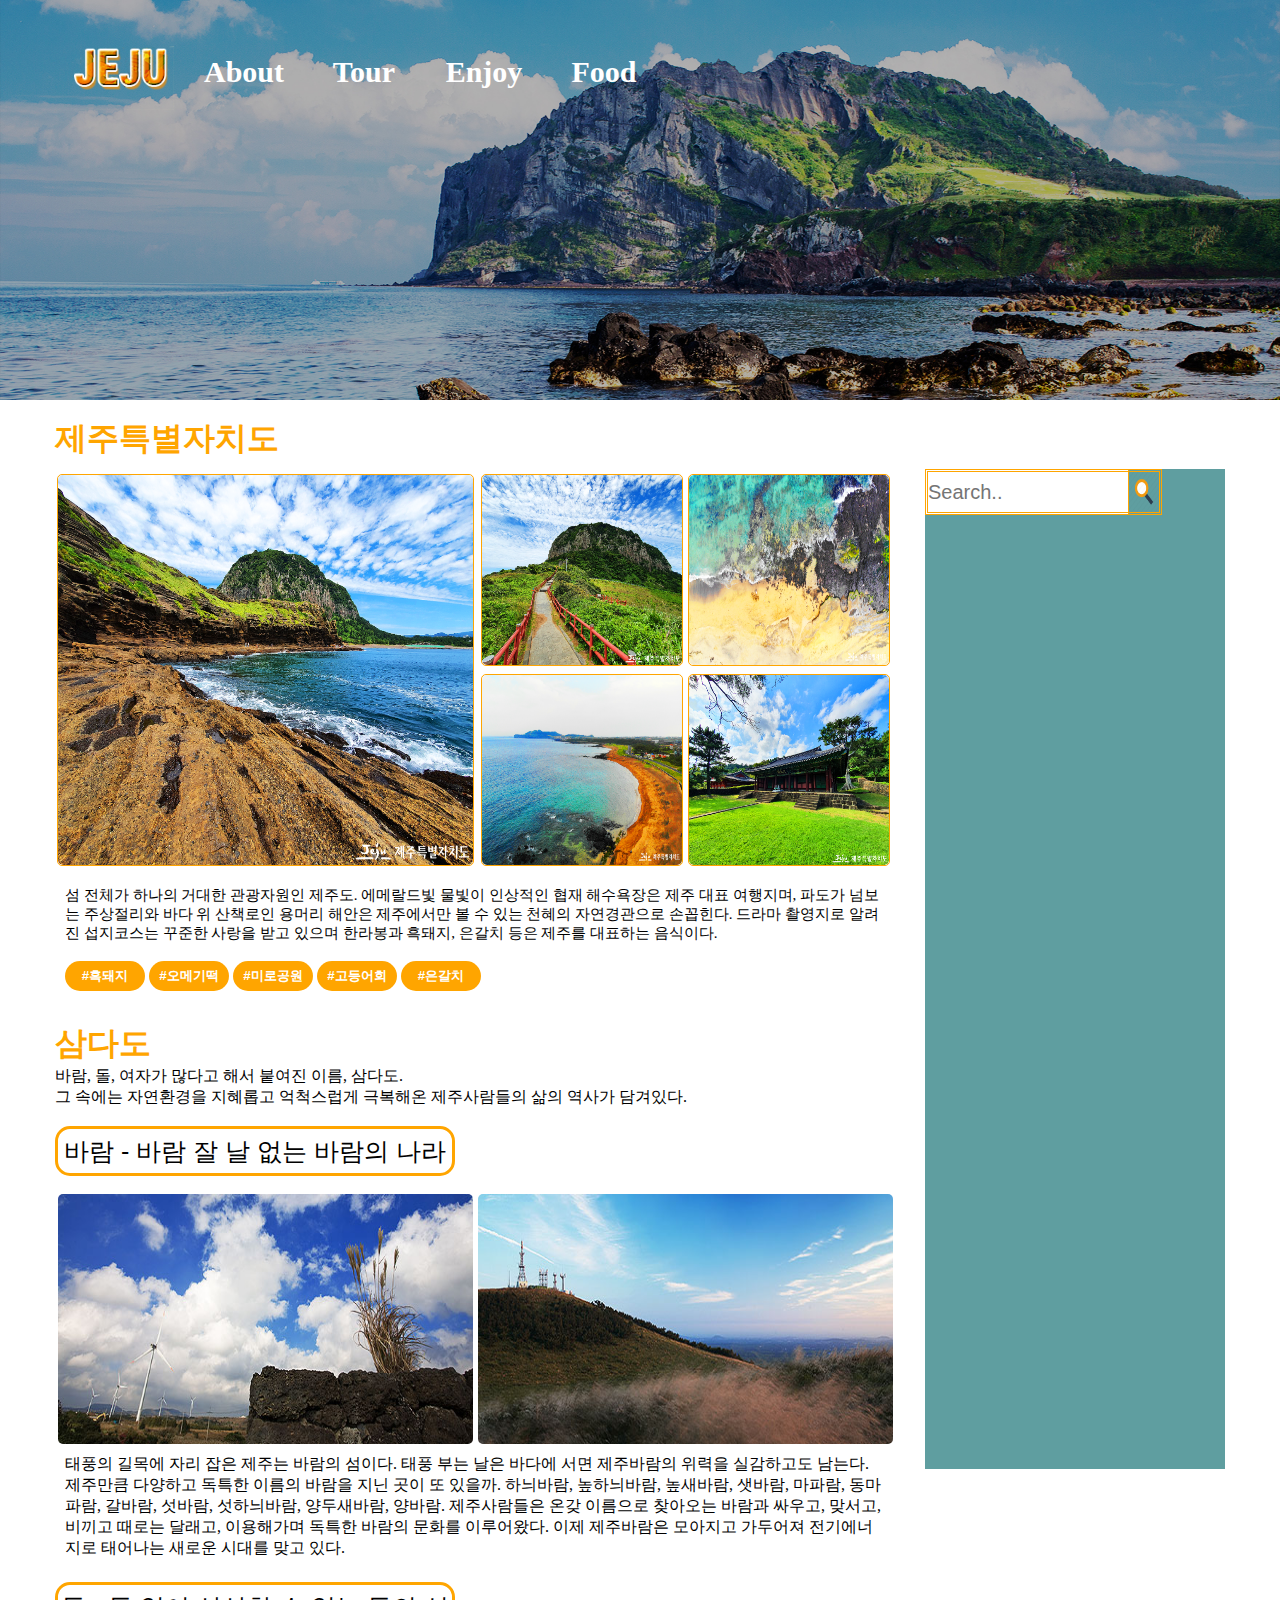
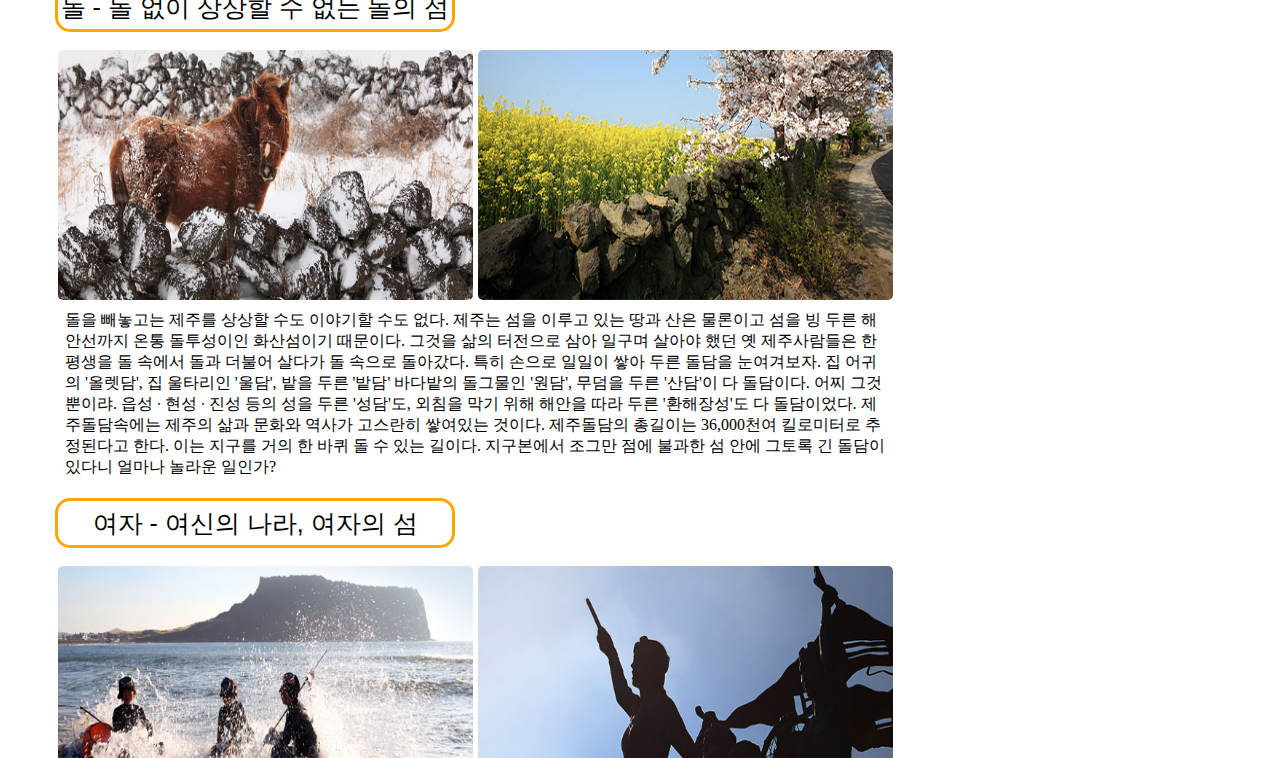
==== sub.html @ a0faaeca "업데이트" ====
<!DOCTYPE html>
<html lang="en">
<head>
	<meta charset="UTF-8">
	<meta http-equiv="X-UA-Compatible" content="IE=edge">
	<meta name="viewport" content="width=device-width, initial-scale=1.0">
	<title>Document</title>
	<link rel="stylesheet" href="css/common.css">
	<link rel="stylesheet" href="css/sub.css">

	<script src="https://ajax.googleapis.com/ajax/libs/jquery/3.6.0/jquery.min.js" ></script>
  <script src="js/slidetoggle.js"></script>
  <script src="js/sub_toggle1-1.js"></script>
  <script src="js/sub_toggle1-2.js"></script>
  <script src="js/sub_toggle1-3.js"></script>

</head>
<body>
	<div id="wrap">
	<header>
        <div id="logo_menu">
            <div id="logo_div">
          <img src="img/logo.png" alt="logo" id="logo">
          </div>
          <div id="menu_div">
          <img src="img/menu.png" alt="menu" id="menu">
        </div>
          </div>
        <div id="sub_header"><img src="img/sub_header.jpg" alt="img" id="sub_headerimg"></div>
        <div id="headerul">
          <ul>
              <li id="logo_main"><a href="index.html"><img src="img/logo.png" alt="logo" id="logo_main"></a></li>
              <li><a href="#sectionone">About</a></li>
              <li><a href="#sectiontwo">Tour</a></li>
              <li><a href="#sectionthree">Enjoy</a></li>
              <li><a href="#sectionfour">Food</a></li>
          </ul>
         </div>
          
    </header>

    <div id="sub_start">
   <div id="section_left">
	
	 <div id="left_one">
         <div id="title_one">
              <h1>제주특별자치도</h1>
		 </div>
		 <div id="imgbox_one">
          <div id="one_overflowhidden1"><img src="img/sub_imgbox1-1.png" alt="img" id="half_width"></div>
		   <div id="imgbox_1-2">
		   <div id="one_overflowhidden2"><img src="img/sub_imgbox1-2.png" alt="img"></div>
		   <div id="one_overflowhidden2"><img src="img/sub_imgbox1-3.png" alt="img"></div>
		   <div id="one_overflowhidden2"><img src="img/sub_imgbox1-4.png" alt="img"></div>
		   <div id="one_overflowhidden2"><img src="img/sub_imgbox1-5.png" alt="img"></div>
		</div>
		 </div>
     <div id="text_one">
        <span>
          섬 전체가 하나의 거대한 관광자원인 제주도. 에메랄드빛 물빛이 인상적인 협재 해수욕장은 제주 대표 여행지며, 파도가 넘보는 주상절리와 바다 위 산책로인 용머리 해안은 제주에서만 볼 수 있는 천혜의 자연경관으로 손꼽힌다. 드라마 촬영지로 알려진 섭지코스는 꾸준한 사랑을 받고 있으며 한라봉과 흑돼지, 은갈치 등은 제주를 대표하는 음식이다.
        </span><br><br>
        <button type="button">#흑돼지</button>
        <button type="button">#오메기떡</button>
        <button type="button">#미로공원</button>
        <button type="button">#고등어회</button>
        <button type="button">#은갈치</button>
     </div>
	 </div><br>

   <div id="left_two">
    <div id="title_two">
      <h1>삼다도</h1>
      <span>바람, 돌, 여자가 많다고 해서 붙여진 이름, 삼다도.<br>
        그 속에는 자연환경을 지혜롭고 억척스럽게 극복해온 제주사람들의 삶의 역사가 담겨있다.</span>
    </div><br>
    <div id="toggle_box">
      <div id="toggle_one">
        <button type="button" id="toggle_btn1">바람 - 바람 잘 날 없는 바람의 나라</button><br>
        <div id="toggle_box1">
          <div id="toggle_imgbox1">
            <img src="img/sub_imgbox2-1.jpg" alt="img">
            <img src="img/sub_imgbox2-2.jpg" alt="img">
          </div>
          <div id="toggle_textbox1"><span>태풍의 길목에 자리 잡은 제주는 바람의 섬이다. 태풍 부는 날은 바다에 서면 제주바람의 위력을 실감하고도 남는다. 제주만큼 다양하고 독특한 이름의 바람을 지닌 곳이 또 있을까.
            하늬바람, 높하늬바람, 높새바람, 샛바람, 마파람, 동마파람, 갈바람, 섯바람, 섯하늬바람, 양두새바람, 양바람. 제주사람들은 온갖 이름으로 찾아오는 바람과 싸우고, 맞서고, 비끼고 때로는 달래고, 이용해가며 독특한 바람의 문화를 이루어왔다. 이제 제주바람은 모아지고 가두어져 전기에너지로 태어나는 새로운 시대를 맞고 있다.</span></div><br>
        </div>
      </div>

      <div id="toggle_two">
        <button type="button" id="toggle_btn2">돌 - 돌 없이 상상할 수 없는 돌의 섬</button><br>
        <div id="toggle_box2">
          <div id="toggle_imgbox2">
            <img src="img/sub_imgbox2-3.jpg" alt="img">
            <img src="img/sub_imgbox2-4.jpg" alt="img">
          </div>
          <div id="toggle_textbox2"><span>돌을 빼놓고는 제주를 상상할 수도 이야기할 수도 없다. 제주는 섬을 이루고 있는 땅과 산은 물론이고 섬을 빙 두른 해안선까지 온통 돌투성이인 화산섬이기 때문이다.
            그것을 삶의 터전으로 삼아 일구며 살아야 했던 옛 제주사람들은 한 평생을 돌 속에서 돌과 더불어 살다가 돌 속으로 돌아갔다. 특히 손으로 일일이 쌓아 두른 돌담을 눈여겨보자.
            집 어귀의 '올렛담', 집 울타리인 '울담', 밭을 두른 '밭담' 바다밭의 돌그물인 '원담', 무덤을 두른 '산담'이 다 돌담이다. 어찌 그것뿐이랴. 읍성 ∙ 현성 ∙ 진성 등의 성을 두른 '성담'도, 외침을 막기 위해 해안을 따라 두른 '환해장성'도 다 돌담이었다. 제주돌담속에는 제주의 삶과 문화와 역사가 고스란히 쌓여있는 것이다. 제주돌담의 총길이는 36,000천여 킬로미터로 추정된다고 한다. 이는 지구를 거의 한 바퀴 돌 수 있는 길이다. 지구본에서 조그만 점에 불과한 섬 안에 그토록 긴 돌담이 있다니 얼마나 놀라운 일인가?</span></div><br>
        </div>
      </div>
      
      <div id="toggle_three">
        <button type="button" id="toggle_btn3">여자 - 여신의 나라, 여자의 섬</button><br>
        <div id="toggle_box3">
          <div id="toggle_imgbox3">
            <img src="img/sub_imgbox2-5.jpg" alt="img">
            <img src="img/sub_imgbox2-6.jpg" alt="img">
          </div>
          <div id="toggle_textbox3"><span>제주섬은 여신의 나라다. 창조의 신 설문대, 생명의 신 삼승, 바람의 신 영등, 농경의 신 자청비, 운명의 신 가믄장아기 등 제주섬의 중요한 신들은 물론 마을을 관장하는 당신, 집안을 다스리는 가신들도 거의 여신들이다. 제주는 여신의 나라인 것이다. 제주섬에는 왜 여신이 많은 것일까? 인류사의 기원이 담긴 초기신화의 원형이 남아있기 때문이고, 척박한 환경과 거친 역사속에서도 주체적으로 꿋꿋하게 삶을 이끌어온 제주여성들의 능동적인 기질과 무관하지 않다. 바다에 나가 물질을 하는 사람도, 밭에 나가 김을 매는 사람도, 장터에 나가 장사하는 사람도, 땔감을 구하고 물을 길어 나르는 사람도 여성들어었으니 어찌 '여다의 섬'으로 비쳐지지 않을 것인가. 여다의 섬, 그 이름은 여성들이 중심되어 이어온 제주 섬의 오랜 역사를 반영하고 있는 것이다.</span></div>
        </div>
      </div>
    </div>

   </div><br>



   <div id="left_three">
    <div id="title_three">
      <h1>유네스코</h1>
    </div>

    <div id="three_box">
      <div id="three_imgbox">
      <div><img src="img/sub_imgbox3-1.jpg" alt="img"></div>
      <div><img src="img/sub_imgbox3-2.jpg" alt="img"></div>
      <div><img src="img/sub_imgbox3-3.jpg" alt="img"></div>
      </div>
      <div id="three_textbox">
        <span>제주는 <b>2002년 생물권보전지역</b>, <b>2007년 세계자연유산</b>, <b>2010년 세계지질공원 인증</b>으로 유네스코가 지정하는 자연과학분야 3개 분야를 동시에 달성한 지역이다. 또한 제주는 세계적 자연경관의 모든 테마(섬, 화산, 폭포, 해변, 국립공원, 동굴, 숲)를 모두 갖추고 있다.</span>
      </div> 
    </div>

   </div>

   <div id="left_four">
     <div id="title_four">
      <h1>영상속 제주</h1>
     </div>
     <div id="video_box">
     <video src="video/sub.mp4" controls ></video>
    </div>
   </div>

     </div>
     
   <div id="section_right">

    <div id="right_one">
      <input type="text" placeholder="Search..">
     <span id="search_box"><img src="img/1.png" alt="img" id="search"></span>
    </div>


   </div>

    </div>




	<footer>
        <div id="realfooter">
        <span>(63122) 제주특별자치도 제주시 문연로 6(연동) 대표전화:064-120</span>
        <div id="footerul">
            <ul id="a">
                <li><a href="#headerul">Home</a></li>
                <li><a href="#sectionone">About</a></li>
                <li><a href="#sectiontwo">Tour</a></li>
                <li><a href="#sectionthree">Enjoy</a></li>
                <li><a href="#sectionfour">Food</a></li>
            </ul>
            <a href="#logo_menu" id="footer_logo"><img src="img/logo.png" alt="logo"></a>
          </div>
        </div>
    </footer>
</div>
</body>
</html>
---- css/common.css ----
@charset "UTF-8";

*{margin: 0 auto; padding: 0; }
ul,li,a{list-style: none; text-decoration: none;}
#wrap{width: 100%; height: auto;}

@media (max-width:599px) {
       header{width: 100%; height: auto;  }
       header video{width: 100%; height: 100%; display: inline-block;}
       
       #headerul{position: absolute;left: 0%; top: 0%; display: none; padding-top: 75px;}
       #headerul ul{display: flex; justify-content: space-between; align-items: center;
               flex-direction: column; width: 100%; z-index: 1; margin: 0;}
       #headerul li a{font-size: 20px; color: white; font-weight: bold; display: block;
                      ;  width: 100%; height: 25px; padding: 6px;}
       #headerul a:hover{color: orange; opacity: 0.8;}
       #logo_menu{display: flex; justify-content: space-between; align-items: center; width: 100%; line-height: 10px;
                    position: absolute; z-index: 1;}
       #logo_div{width: 90%;}
       #menu_div{width: 10%; }             
       #logo{width: 90px;height: 80px; cursor: pointer; opacity: 1;}
       #menu{width: 30px; height: 30px;  cursor: pointer; opacity: 1;}
       #logo_main{display: none;}
       
       
       footer{width: 100%; height: auto; background-color: lightgray; margin-top: 20px;}
       #realfooter{display: flex; justify-content: space-between; 
              align-items: center; width: 98%; height: 70px; }
       footer span{width: 55%; height: auto; font-size: 75%;}       
       #footerul{ width: 20%; height: 70px; }
       #footerul #a{display: none;}
       
       #footer_logo{width: 20%; height: auto; cursor: none;}
       #footer_logo img{width: auto; height: 70px; cursor: pointer;}
       #footer_logo img:hover{transform: scale(1.2); transition: 0.2s ease-in-out;}
}


@media (min-width:600px) {
       header{width: 100%; height: auto; }
       header video{width: 100%; height: auto;}
       #headerul{position: absolute;left: 3%; top: 1%;}
       #headerul ul{display: flex; justify-content: space-around; align-items: center; width: 100%;}
       #headerul img{width: 90%; height: 90%;}
       #headerul ul li{width: 100px; text-align: center;}
       #headerul li a{font-size: 25px; color: white; font-weight: bold;}
       #headerul a:hover{color: orange;}
       #logo_menu{display: none;}
       
       footer{width: 100%; height: 70px; background-color: lightgray;}
       #realfooter{display: flex; justify-content: space-between; 
              align-items: center; width: 95%;}
       footer span{width: 50%; height: auto; font-size: 75%;}       
       #footerul{ width: 80%; height: 70px;}
       #footerul #a{display: flex; flex-direction: row; justify-content: space-evenly; align-items: center; width: 80%; height: 70px;}
       #footerul ul li{width: 100%; height: auto; text-align: center;}
       #footerul li a{font-size: 1em; color: white; font-weight: bold;}
       #footerul a:hover{color: orange;}
       #footer_logo{display: none;}
}


@media (min-width:1200px) {
       header{width: 100%; height: auto; }
       header video{width: 100%; height: auto;}
       #sub_header{width: 100%; height: auto;}
       #sub_headerimg{width:100%; height: 400px; display: inline-block;}
       #headerul{position: absolute;left: 5%; top: 3%;}
       #headerul ul{display: flex; justify-content: space-around; align-items: center; width: 600px;}
       #headerul img{width: 100%; height: 100%;}
       #headerul ul li{width: 100px; text-align: center;}
       #headerul li a{font-size: 30px; color: white; font-weight: bold; }
       #headerul a:hover{color: orange;}
       #logo_menu{display: none;}
       
       footer{width: 100%; height: 70px; background-color: lightgray;}
       #realfooter{display: flex; justify-content: space-between; 
              align-items: center; width: 100%;}
       footer span{width: 470px; height: auto; font-size: 100%;}       
       #footerul{ width: 600px; height: 70px;}
       #footerul #a{display: flex; flex-direction: row; justify-content: space-evenly; align-items: center; width: 600px; height: 70px;}
       #footerul ul li{width: 100%; height: auto;}
       #footerul li a{font-size: 25px; color: white; font-weight: bold;}
       #footerul a:hover{color: orange;}
       #footer_logo{display: none;}
}
---- css/sub.css ----
@charset "UTF-8";

#sub_start{width: 1200px; height: auto; display: flex; flex-direction: row; justify-content: space-evenly;}

#section_left{width: 840px; height: auto; display: flex; flex-direction: column; align-items: center;
	          justify-content: space-around;}
#left_one{width: 840px; height: 600px; display: flex; flex-direction: column; justify-content: space-evenly;}
#title_one{width: 230px; height: auto; margin: 0;}
#title_one h1{font-weight: bold; color: orange;}
#imgbox_one{width: 840px; height: 400px; display: flex; justify-content: space-evenly; flex-direction: row; }
#imgbox_one #half_width{width: 415px; height: 390px; border-radius: 5px;}
#imgbox_1-2{width: 415px; height: 400px; display: flex; justify-content: space-evenly; flex-wrap: wrap;}
#imgbox_1-2 img{width: 200px; height: 190px; border-radius: 5px;}
#one_overflowhidden1{width: 415px; height: 390px; overflow: hidden; border-radius: 5px; border: 1px solid orange;}
#one_overflowhidden2{width: 200px; height: 190px; overflow: hidden; border-radius: 5px; border: 1px solid orange;}
#imgbox_one img:hover{transform: scale(1.2); transition: 0.5s ease-in-out; cursor: pointer;} 
#text_one{width: 820px; height: auto;}
#text_one span{font-size: 15px;}
#text_one button{width: 80px; height: 30px; border-radius: 15px; border: hidden; background-color: orange;
                 color: white; font-weight: bold; cursor: pointer;}
#text_one button:hover{transition: 0.2s ease-in-out; background-color: skyblue; opacity: 0.9;}

#left_two{width: 840px; height: auto; display: flex; flex-direction: column; justify-content: space-evenly;}
#title_two{width: 100%; height: auto; margin: 0;}
#title_two h1{font-weight: bold; color: orange;}
#toggle_box{width: 840px; height: auto; display: flex; flex-direction: column; 
            justify-content: space-evenly; }
#toggle_one{width: 840px; height: auto; display: flex; flex-direction: column; justify-content: space-evenly; }            
#toggle_one #toggle_btn1{margin: 0; width: 400px; height: 50px; background: none;
                   border: 3px solid orange; border-radius: 15px; font-size: 25px; cursor: pointer;}
#toggle_box1{width: 840px; height: auto; display: none;}                   
#toggle_one #toggle_imgbox1{width: 840px;height: 250px; display: flex; justify-content: space-evenly; 
                        align-items: center; flex-direction: row;}         
#toggle_one #toggle_imgbox1 img{width: 415px; height: 250px; border-radius: 5px;}
#toggle_one #toggle_textbox1{width: 820px; height: 110px; margin-top: 10px;}

#toggle_two{width: 840px; height: auto; display: flex; flex-direction: column; justify-content: space-evenly; }            
#toggle_two #toggle_btn2{margin: 0; width: 400px; height: 50px; background: none;
                   border: 3px solid orange; border-radius: 15px; font-size: 25px; cursor: pointer;}
#toggle_box2{width: 840px; height: auto; display: none;}                   
#toggle_two #toggle_imgbox2{width: 840px;height: 250px; display: flex; justify-content: space-evenly; 
                        align-items: center; flex-direction: row;}         
#toggle_two #toggle_imgbox2 img{width: 415px; height: 250px; border-radius: 5px;}
#toggle_two #toggle_textbox2{width: 820px; height: 170px; margin-top: 10px; }

#toggle_three{width: 840px; height: auto; display: flex; flex-direction: column; justify-content: space-evenly; }            
#toggle_three #toggle_btn3{margin: 0; width: 400px; height: 50px; background: none;
                   border: 3px solid orange; border-radius: 15px; font-size: 25px; cursor: pointer;}
#toggle_box3{width: 840px; height: auto; display: none;}                   
#toggle_three #toggle_imgbox3{width: 840px;height: 250px; display: flex; justify-content: space-evenly; 
                        align-items: center; flex-direction: row;}         
#toggle_three #toggle_imgbox3 img{width: 415px; height: 250px; border-radius: 5px;}
#toggle_three #toggle_textbox3{width: 820px; height: 150px; margin-top: 10px;}
#left_two button:hover{transform: scale(1.1); transition: 0.2s ease-in-out; opacity: 0.9;}

#left_three{width: 840px; height: 400px; display: flex; flex-direction: column;
            justify-content: space-evenly;}
#title_three{width: 230px; height: auto; margin: 0;}       
#title_three h1{font-weight: bolder; color: orange;}  
#three_box{width: 840px; height: 353px; display: flex; flex-direction: column; justify-content: space-evenly; }
#three_box #three_imgbox{width: 840px; height: 250px; display: flex; justify-content: space-evenly; align-items: center;}
#three_box #three_imgbox div{width: 270px; height: 250px; overflow: hidden; border-radius: 5px; border: 1px solid orange;}
#three_box #three_imgbox div img{width: 270px; height: 250px; cursor: pointer; border-radius: 5px;}
#three_box #three_textbox{width: 820px; height: 65px; }
#three_box #three_imgbox div img:hover{transform: scale(1.2); transition: 0.5s ease-in-out;}

#left_four{width: 840px; height: 540px; display: flex; flex-direction: column; 
           justify-content: space-evenly;}
#title_four{width: 230px; height: auto; margin: 0;}
#title_four h1{font-weight: bolder; color: orange;}
#video_box{width: 830px; height: 470px; }
#video_box video{width: 830px; height: 470px; border-radius: 10px;}


#section_right{width: 300px; height: 1000px; background-color: cadetblue; margin-top: 65px;}

#right_one{width: 235px; height: 45px; margin: 0; display: flex; flex-direction: row; }
#right_one input{width: 200px; height: 40px; border: 3px double orange; border-right: 1px solid orange; font-size: 20px;} 
#search_box{width: 30px; height: 40px; border: 3px double orange; border-left: none; cursor: pointer;}
#right_one #search{width: 30px; height: 40px; }
#right_one #search:hover{transition: 0.2s ease-in-out; background-color: #f2f2f2; }
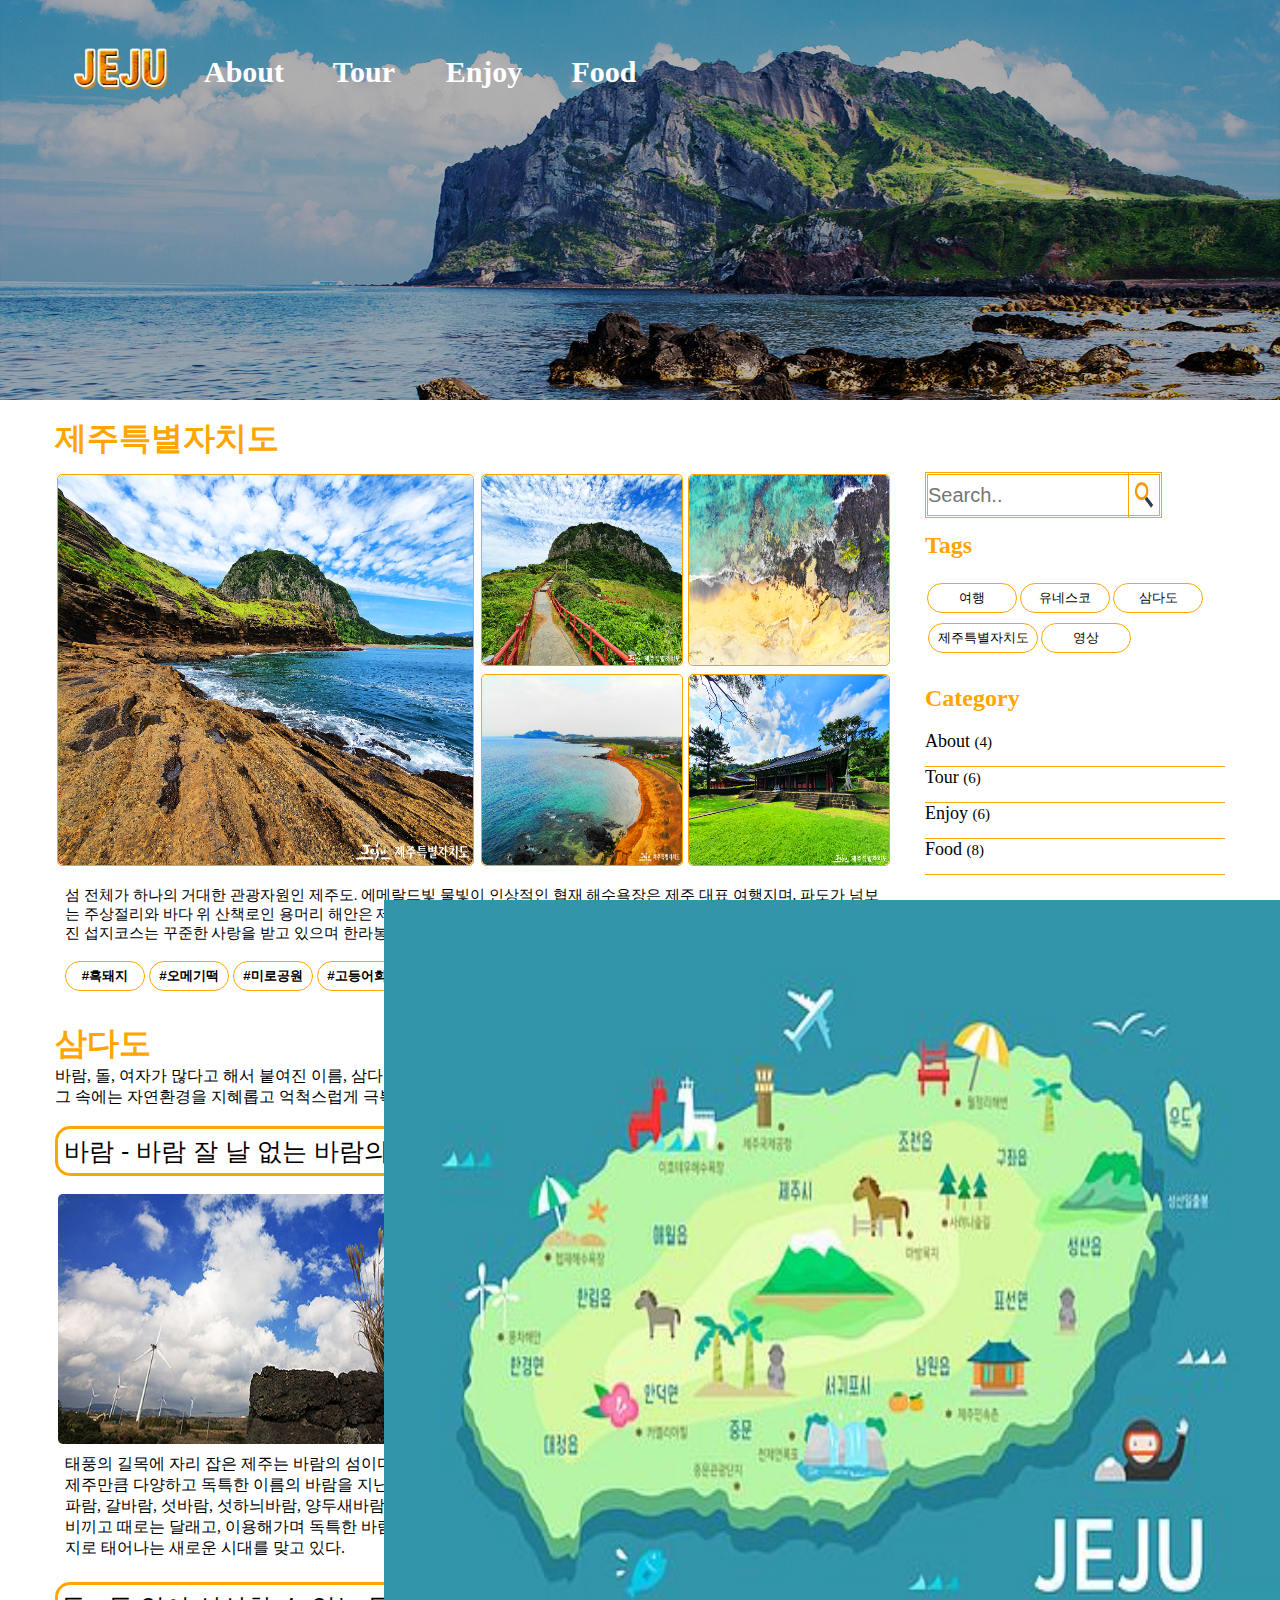
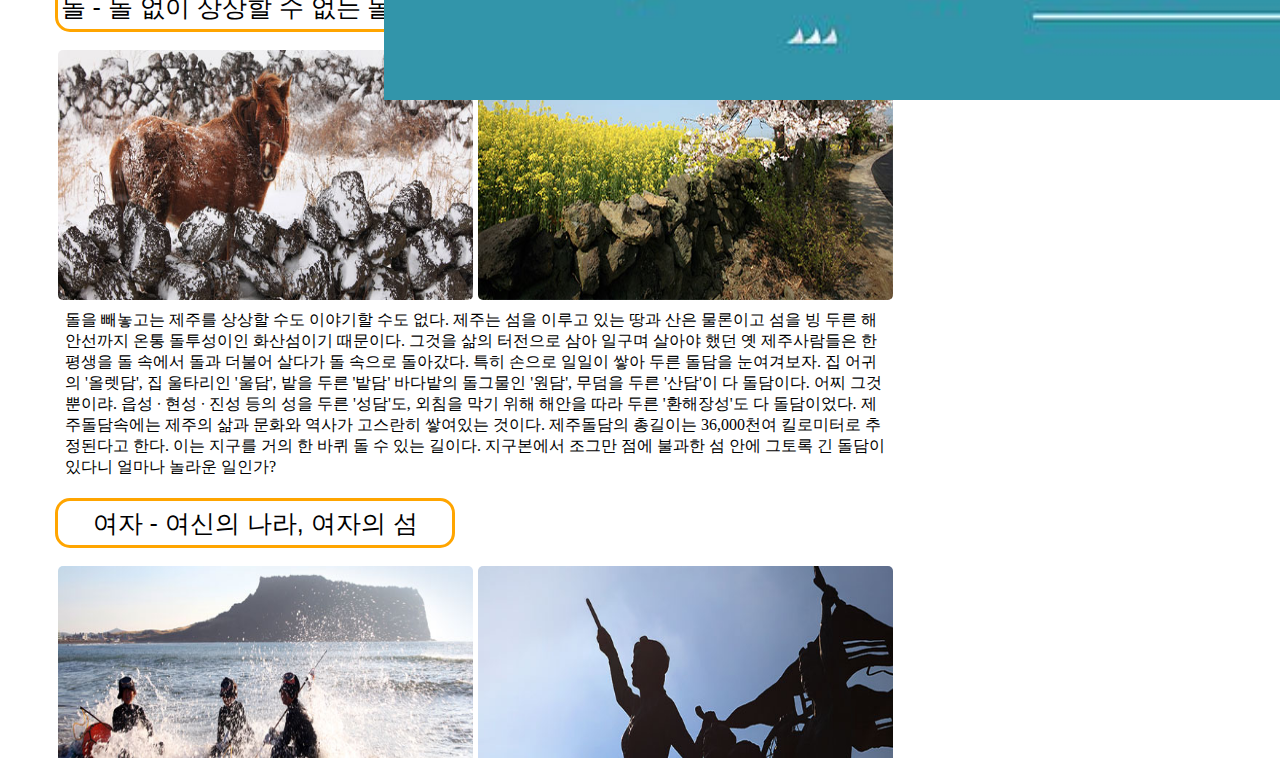
==== commit 29bca827: "업데이트" ====
--- a/sub.html
+++ b/sub.html
@@ -13,6 +13,7 @@
   <script src="js/sub_toggle1-1.js"></script>
   <script src="js/sub_toggle1-2.js"></script>
   <script src="js/sub_toggle1-3.js"></script>
+  <script src="js/sub_popup.js"></script>
 
 </head>
 <body>
@@ -151,12 +152,48 @@
      <span id="search_box"><img src="img/1.png" alt="img" id="search"></span>
     </div>
 
-
+    <div id="right_two">
+      <div id="title_five">
+        <h2>Tags</h2>
+      </div>
+        <div id="tags">
+        <button type="button">여행</button>
+        <button type="button">유네스코</button>
+        <button type="button">삼다도</button>
+        <button type="button" id="width">제주특별자치도</button>
+        <button type="button" id="margin">영상</button>
+      </div>
+    </div>
+
+    <div id="right_three">
+      <div id="title_six">
+        <h2>Category</h2>
+      </div>
+      <div id="category_box">
+        <span>About <b>(4)</b></span>
+        <span>Tour <b>(6)</b></span>
+        <span>Enjoy <b>(6)</b></span>
+        <span>Food <b>(8)</b></span>
+      </div>
+    </div>
+
+    <div id="right_four">
+      <div id="title_seven">
+        <h2>Travel guide</h2>
+      </div>
+      <div id="map">
+        <button type="button" id="open"><img src="img/map.jpg" alt="img" ></button>
+      </div>
+    </div>
+
+    <div id="box">
+      <img src="img/map.jpg" alt="img" id="cbtn">
+    </div>
    </div>
 
     </div>
 
-
+    
 
 
 	<footer>
--- a/css/sub.css
+++ b/css/sub.css
@@ -16,9 +16,9 @@
 #imgbox_one img:hover{transform: scale(1.2); transition: 0.5s ease-in-out; cursor: pointer;} 
 #text_one{width: 820px; height: auto;}
 #text_one span{font-size: 15px;}
-#text_one button{width: 80px; height: 30px; border-radius: 15px; border: hidden; background-color: orange;
-                 color: white; font-weight: bold; cursor: pointer;}
-#text_one button:hover{transition: 0.2s ease-in-out; background-color: skyblue; opacity: 0.9;}
+#text_one button{width: 80px; height: 30px; border-radius: 15px; border: hidden; border: 1px solid orange;
+                 color: black; background-color: white; font-weight: bold; cursor: pointer;}
+#text_one button:hover{transition: 0.2s ease-in-out; background-color: orange; opacity: 0.9;}
 
 #left_two{width: 840px; height: auto; display: flex; flex-direction: column; justify-content: space-evenly;}
 #title_two{width: 100%; height: auto; margin: 0;}
@@ -72,7 +72,8 @@
 #video_box video{width: 830px; height: 470px; border-radius: 10px;}
 
 
-#section_right{width: 300px; height: 1000px; background-color: cadetblue; margin-top: 65px;}
+#section_right{width: 300px; height: 800px;  margin-top: 65px;
+               display: flex; flex-direction: column; justify-content: space-evenly;}
 
 #right_one{width: 235px; height: 45px; margin: 0; display: flex; flex-direction: row; }
 #right_one input{width: 200px; height: 40px; border: 3px double orange; border-right: 1px solid orange; font-size: 20px;} 
@@ -80,4 +81,32 @@
 #right_one #search{width: 30px; height: 40px; }
 #right_one #search:hover{transition: 0.2s ease-in-out; background-color: #f2f2f2; }
 
+#right_two{ width: 300px; height: 150px; display: flex; flex-direction: column; justify-content: space-evenly;}
+#title_five{width: 80px; height: 35px; margin: 0; }
+#title_five h2{font-weight: bolder; color: orange;}
+#tags{width: 280px; height: 80px; display: flex; flex-wrap: wrap; justify-content: space-evenly; 
+        align-items: center; margin: 0; }
+#tags button{width: 90px; height: 30px; background-color: white; border: 1px solid orange; border-radius: 15px;}
+#tags #width{width: 110px; height: 30px; margin-left: 3px; margin-right: 0;}
+#tags #margin{margin-left: 3px;}
+#tags button:hover{transition: 0.2s ease-in-out; background-color: orange; cursor: pointer;}
 
+#right_three{width: 300px; height: 220px; display: flex; flex-direction: column; 
+             justify-content: space-evenly; }
+#title_six{width: 110px; height: 35px; margin: 0; }
+#title_six h2{font-weight: bolder; color: orange;}
+#category_box{width: 300px; height: 150px; display: flex; flex-direction: column; align-items: center;}
+#category_box span{font-size: 18px; width: 300px; height: 35px; border-bottom:1px solid orange ;}
+#category_box span b{font-size: 15px; font-weight: normal;}
+#category_box span:hover{transition: 0.2s ease-in-out; background-color: #f2f2f2; cursor: pointer;}
+
+#right_four{width: 300px; height: 370px; display: flex; flex-direction: column; 
+             justify-content: space-evenly; }
+#title_seven{width: 150px; height: 35px; margin: 0; }
+#title_seven h2{font-weight: bolder; color: orange;}
+#map{width: 300px; height: 280px;}
+#map button{border: none;}
+#map img{width: 300px; height: 280px; cursor: pointer;}
+#box{display: none; position: absolute; top: 100%; left: 30%; width: 900px; height: 800px; text-align: center;background-color: gray; display: flex; align-items: center;}
+#box #cbtn{width: 100%; height: 100%;}
+#box #cbtn:hover{transition: 0.2s ease-in-out; opacity: 0.5; cursor: pointer;}
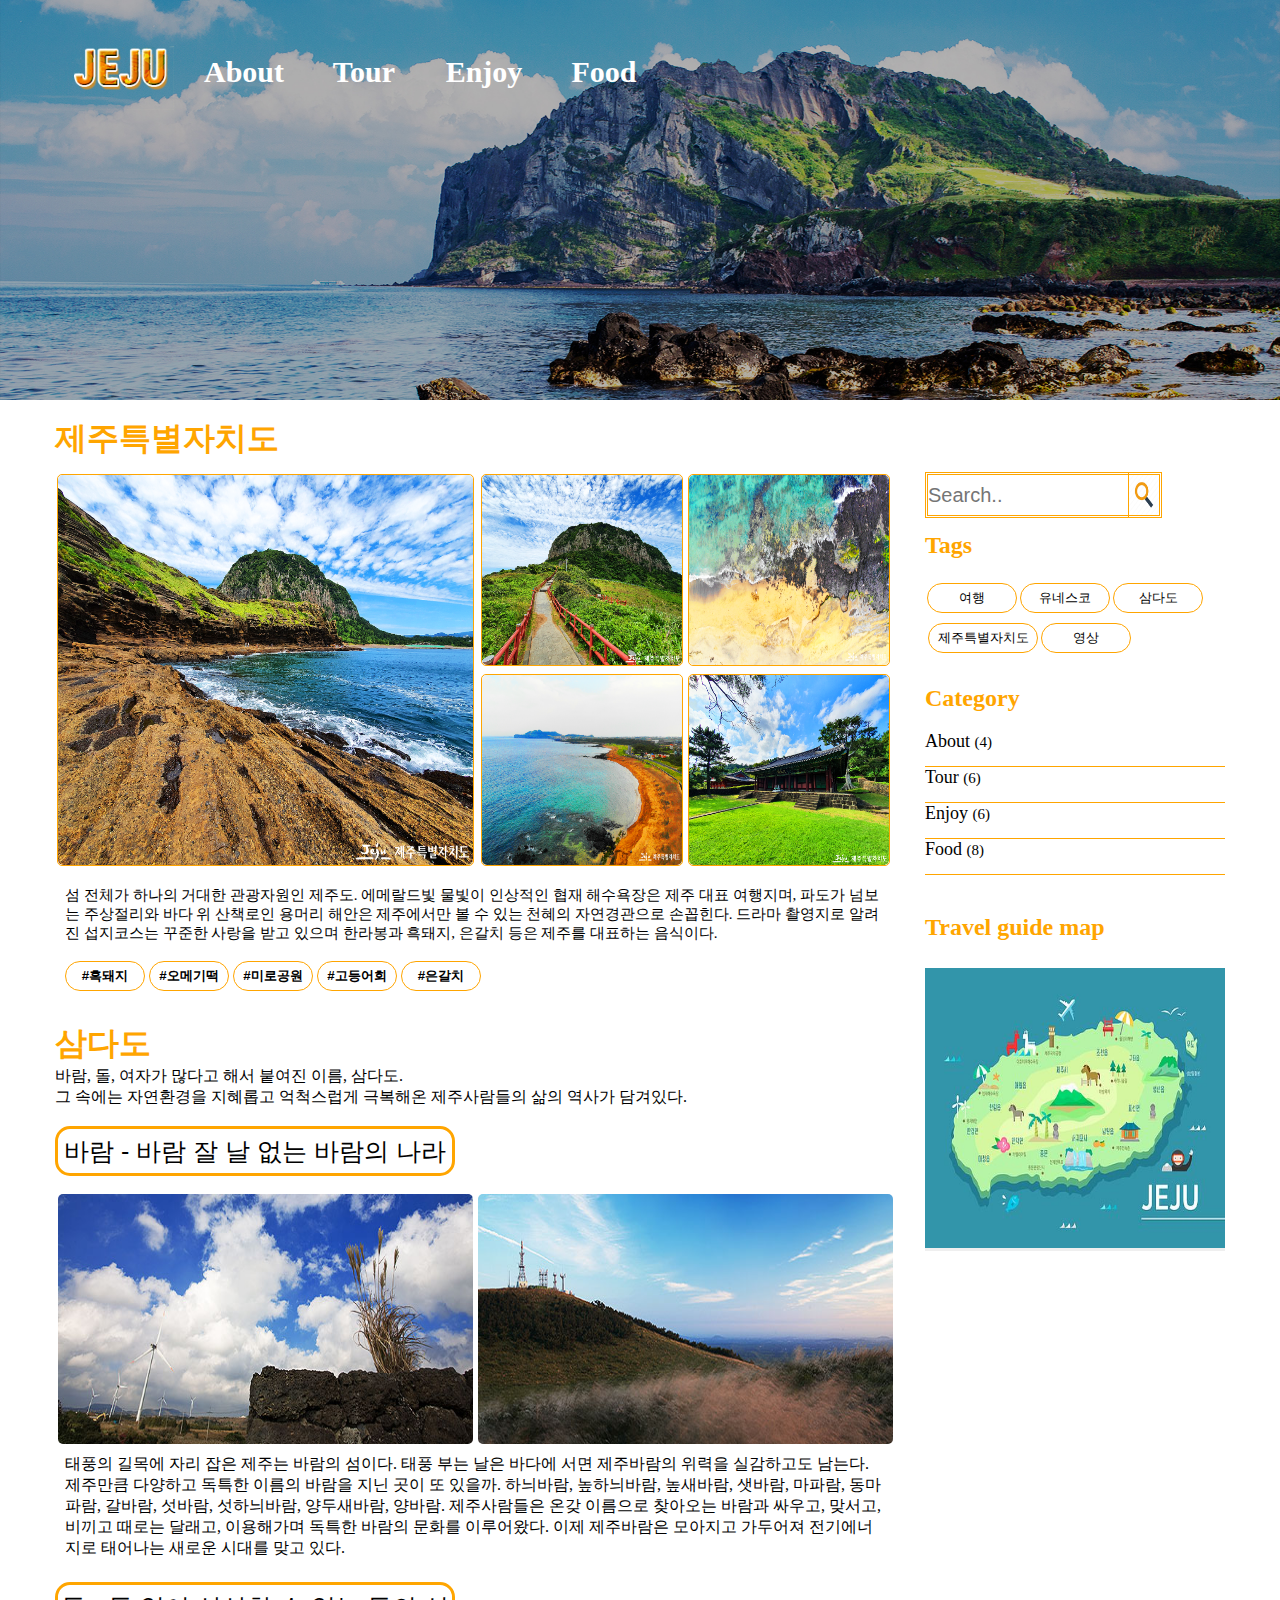
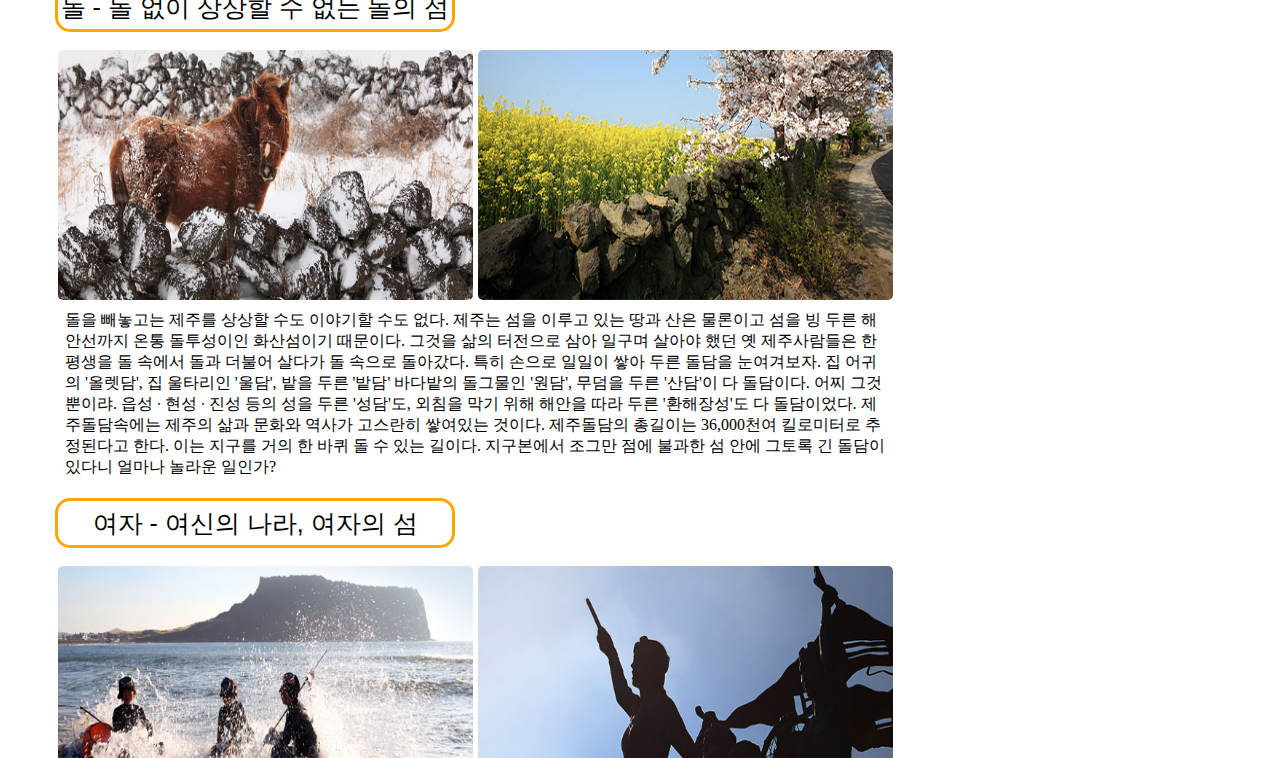
==== commit 712759b0: "수정" ====
--- a/sub.html
+++ b/sub.html
@@ -179,7 +179,7 @@
 
     <div id="right_four">
       <div id="title_seven">
-        <h2>Travel guide</h2>
+        <h2>Travel guide map</h2>
       </div>
       <div id="map">
         <button type="button" id="open"><img src="img/map.jpg" alt="img" ></button>
--- a/css/sub.css
+++ b/css/sub.css
@@ -102,11 +102,11 @@
 
 #right_four{width: 300px; height: 370px; display: flex; flex-direction: column; 
              justify-content: space-evenly; }
-#title_seven{width: 150px; height: 35px; margin: 0; }
+#title_seven{width: 200px; height: 35px; margin: 0; }
 #title_seven h2{font-weight: bolder; color: orange;}
 #map{width: 300px; height: 280px;}
 #map button{border: none;}
 #map img{width: 300px; height: 280px; cursor: pointer;}
-#box{display: none; position: absolute; top: 100%; left: 30%; width: 900px; height: 800px; text-align: center;background-color: gray; display: flex; align-items: center;}
+#box{display: none; position: fixed; top: 10%; left: 30%; width: 900px; height: 800px; text-align: center;background-color: gray; }
 #box #cbtn{width: 100%; height: 100%;}
 #box #cbtn:hover{transition: 0.2s ease-in-out; opacity: 0.5; cursor: pointer;}
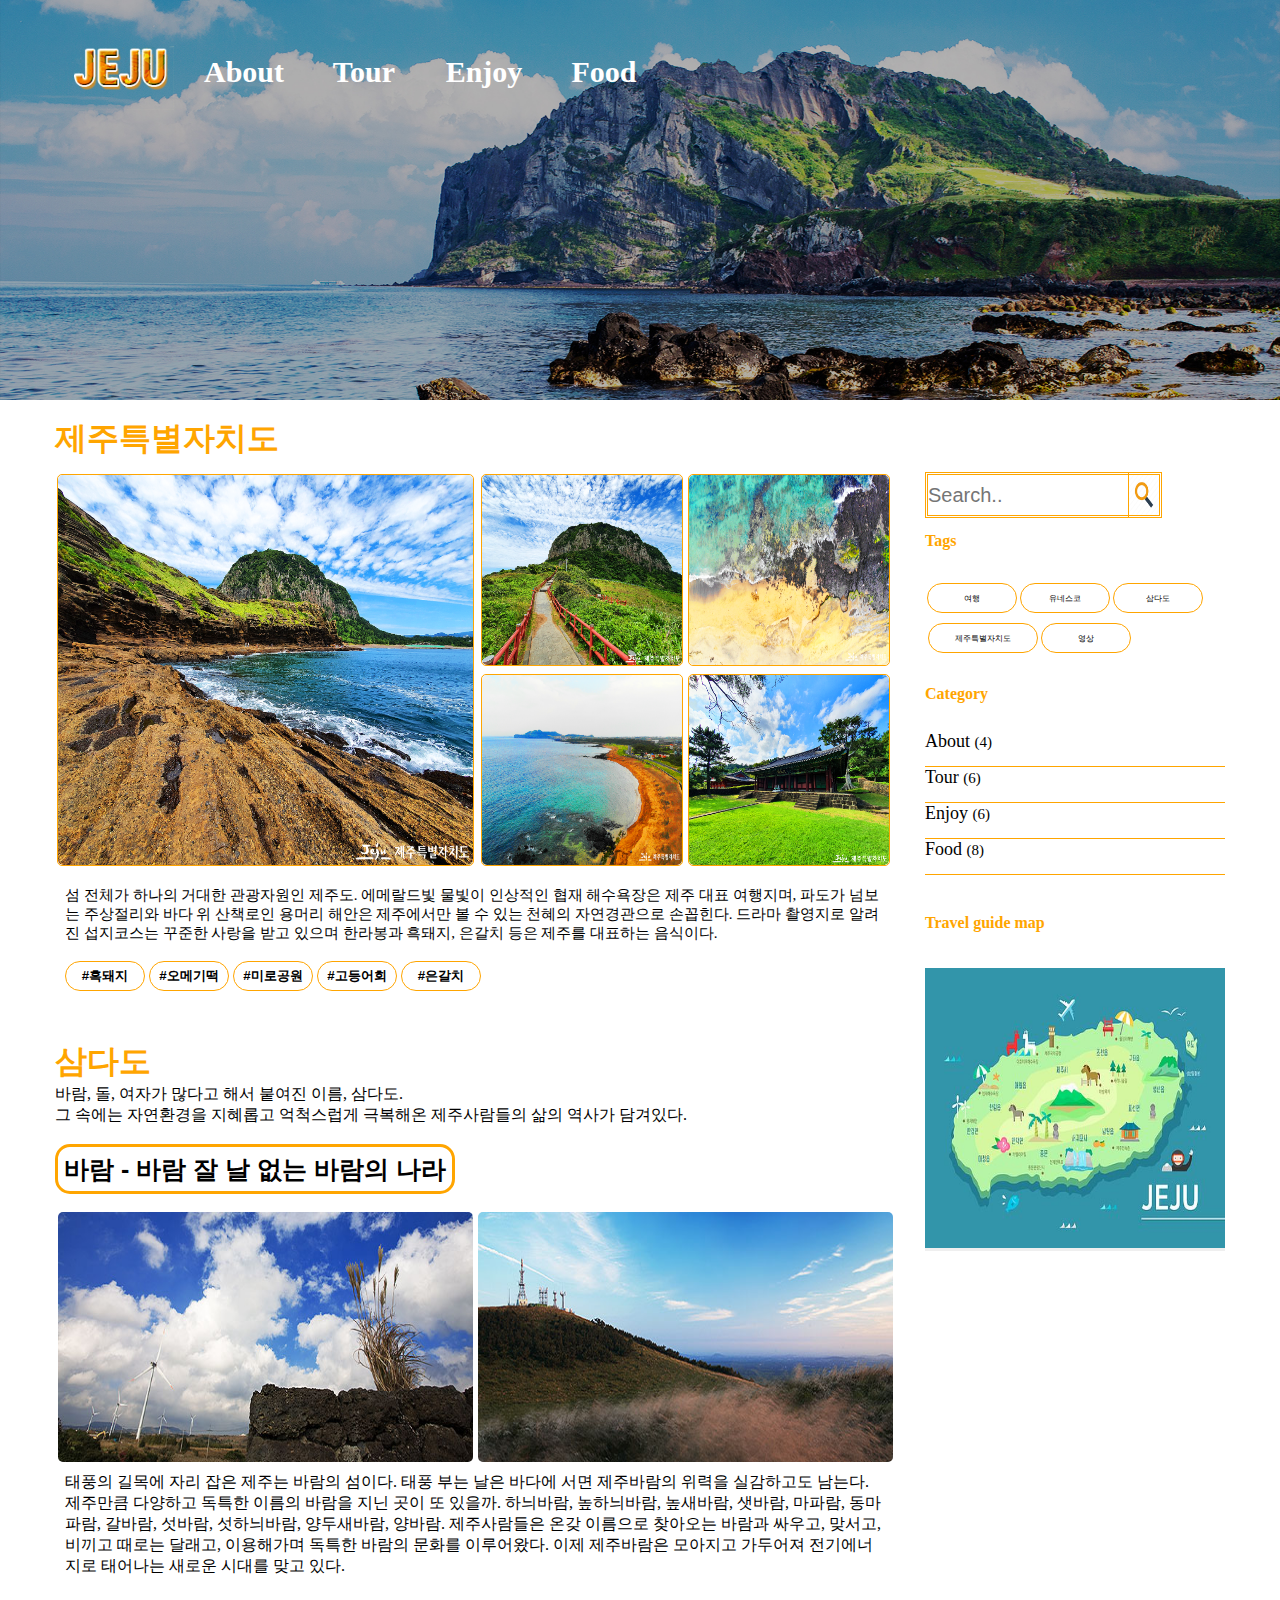
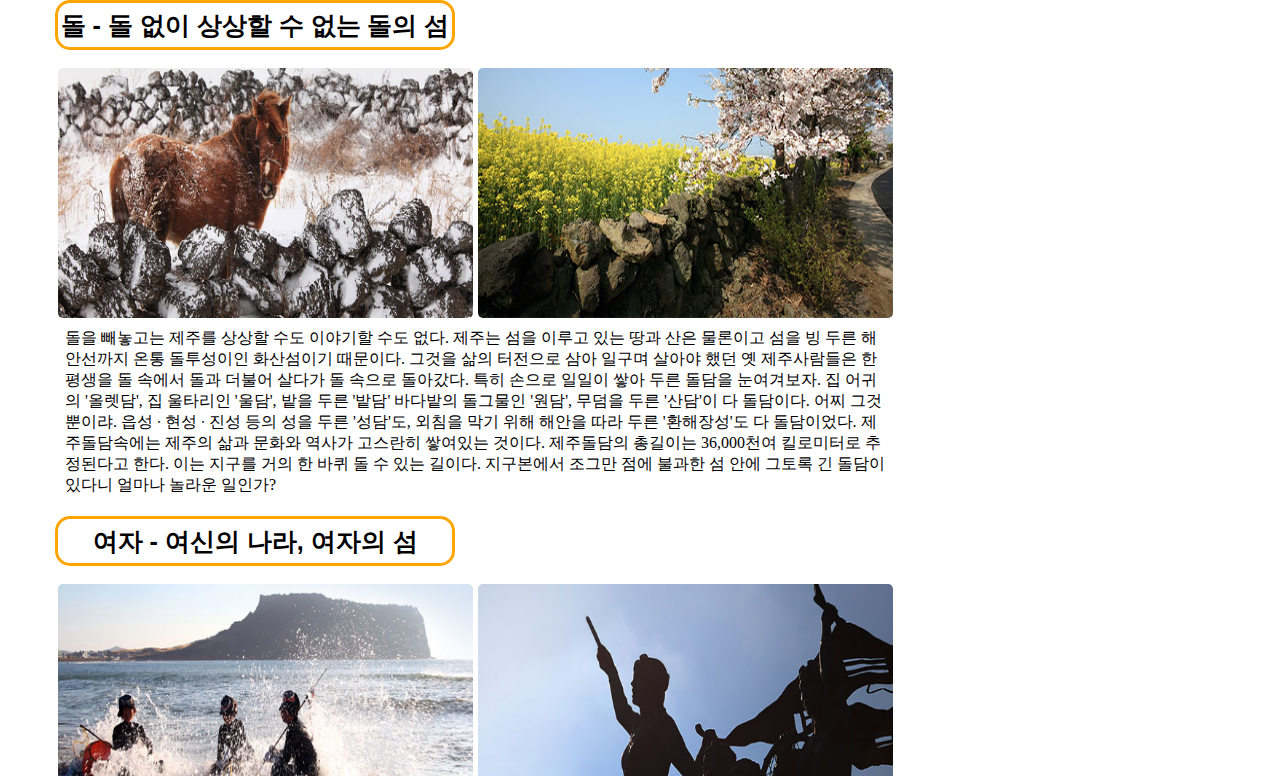
==== commit 1c987774: "수정" ====
--- a/sub.html
+++ b/sub.html
@@ -66,7 +66,7 @@
         <button type="button">#고등어회</button>
         <button type="button">#은갈치</button>
      </div>
-	 </div><br>
+	 </div><br><br>
 
    <div id="left_two">
     <div id="title_two">
@@ -130,7 +130,7 @@
       <div id="three_textbox">
         <span>제주는 <b>2002년 생물권보전지역</b>, <b>2007년 세계자연유산</b>, <b>2010년 세계지질공원 인증</b>으로 유네스코가 지정하는 자연과학분야 3개 분야를 동시에 달성한 지역이다. 또한 제주는 세계적 자연경관의 모든 테마(섬, 화산, 폭포, 해변, 국립공원, 동굴, 숲)를 모두 갖추고 있다.</span>
       </div> 
-    </div>
+    </div><br>
 
    </div>
 
--- a/css/common.css
+++ b/css/common.css
@@ -39,6 +39,8 @@
 @media (min-width:600px) {
        header{width: 100%; height: auto; }
        header video{width: 100%; height: auto;}
+       #sub_header{width: 100%; height: auto;}
+       #sub_headerimg{width:100%; height: 400px; display: inline-block;}
        #headerul{position: absolute;left: 3%; top: 1%;}
        #headerul ul{display: flex; justify-content: space-around; align-items: center; width: 100%;}
        #headerul img{width: 90%; height: 90%;}
--- a/css/sub.css
+++ b/css/sub.css
@@ -1,112 +1,239 @@
 @charset "UTF-8";
 
-#sub_start{width: 1200px; height: auto; display: flex; flex-direction: row; justify-content: space-evenly;}
-
-#section_left{width: 840px; height: auto; display: flex; flex-direction: column; align-items: center;
-	          justify-content: space-around;}
-#left_one{width: 840px; height: 600px; display: flex; flex-direction: column; justify-content: space-evenly;}
-#title_one{width: 230px; height: auto; margin: 0;}
-#title_one h1{font-weight: bold; color: orange;}
-#imgbox_one{width: 840px; height: 400px; display: flex; justify-content: space-evenly; flex-direction: row; }
-#imgbox_one #half_width{width: 415px; height: 390px; border-radius: 5px;}
-#imgbox_1-2{width: 415px; height: 400px; display: flex; justify-content: space-evenly; flex-wrap: wrap;}
-#imgbox_1-2 img{width: 200px; height: 190px; border-radius: 5px;}
-#one_overflowhidden1{width: 415px; height: 390px; overflow: hidden; border-radius: 5px; border: 1px solid orange;}
-#one_overflowhidden2{width: 200px; height: 190px; overflow: hidden; border-radius: 5px; border: 1px solid orange;}
-#imgbox_one img:hover{transform: scale(1.2); transition: 0.5s ease-in-out; cursor: pointer;} 
-#text_one{width: 820px; height: auto;}
-#text_one span{font-size: 15px;}
-#text_one button{width: 80px; height: 30px; border-radius: 15px; border: hidden; border: 1px solid orange;
-                 color: black; background-color: white; font-weight: bold; cursor: pointer;}
-#text_one button:hover{transition: 0.2s ease-in-out; background-color: orange; opacity: 0.9;}
-
-#left_two{width: 840px; height: auto; display: flex; flex-direction: column; justify-content: space-evenly;}
-#title_two{width: 100%; height: auto; margin: 0;}
-#title_two h1{font-weight: bold; color: orange;}
-#toggle_box{width: 840px; height: auto; display: flex; flex-direction: column; 
-            justify-content: space-evenly; }
-#toggle_one{width: 840px; height: auto; display: flex; flex-direction: column; justify-content: space-evenly; }            
-#toggle_one #toggle_btn1{margin: 0; width: 400px; height: 50px; background: none;
-                   border: 3px solid orange; border-radius: 15px; font-size: 25px; cursor: pointer;}
-#toggle_box1{width: 840px; height: auto; display: none;}                   
-#toggle_one #toggle_imgbox1{width: 840px;height: 250px; display: flex; justify-content: space-evenly; 
-                        align-items: center; flex-direction: row;}         
-#toggle_one #toggle_imgbox1 img{width: 415px; height: 250px; border-radius: 5px;}
-#toggle_one #toggle_textbox1{width: 820px; height: 110px; margin-top: 10px;}
-
-#toggle_two{width: 840px; height: auto; display: flex; flex-direction: column; justify-content: space-evenly; }            
-#toggle_two #toggle_btn2{margin: 0; width: 400px; height: 50px; background: none;
-                   border: 3px solid orange; border-radius: 15px; font-size: 25px; cursor: pointer;}
-#toggle_box2{width: 840px; height: auto; display: none;}                   
-#toggle_two #toggle_imgbox2{width: 840px;height: 250px; display: flex; justify-content: space-evenly; 
-                        align-items: center; flex-direction: row;}         
-#toggle_two #toggle_imgbox2 img{width: 415px; height: 250px; border-radius: 5px;}
-#toggle_two #toggle_textbox2{width: 820px; height: 170px; margin-top: 10px; }
-
-#toggle_three{width: 840px; height: auto; display: flex; flex-direction: column; justify-content: space-evenly; }            
-#toggle_three #toggle_btn3{margin: 0; width: 400px; height: 50px; background: none;
-                   border: 3px solid orange; border-radius: 15px; font-size: 25px; cursor: pointer;}
-#toggle_box3{width: 840px; height: auto; display: none;}                   
-#toggle_three #toggle_imgbox3{width: 840px;height: 250px; display: flex; justify-content: space-evenly; 
-                        align-items: center; flex-direction: row;}         
-#toggle_three #toggle_imgbox3 img{width: 415px; height: 250px; border-radius: 5px;}
-#toggle_three #toggle_textbox3{width: 820px; height: 150px; margin-top: 10px;}
-#left_two button:hover{transform: scale(1.1); transition: 0.2s ease-in-out; opacity: 0.9;}
-
-#left_three{width: 840px; height: 400px; display: flex; flex-direction: column;
-            justify-content: space-evenly;}
-#title_three{width: 230px; height: auto; margin: 0;}       
-#title_three h1{font-weight: bolder; color: orange;}  
-#three_box{width: 840px; height: 353px; display: flex; flex-direction: column; justify-content: space-evenly; }
-#three_box #three_imgbox{width: 840px; height: 250px; display: flex; justify-content: space-evenly; align-items: center;}
-#three_box #three_imgbox div{width: 270px; height: 250px; overflow: hidden; border-radius: 5px; border: 1px solid orange;}
-#three_box #three_imgbox div img{width: 270px; height: 250px; cursor: pointer; border-radius: 5px;}
-#three_box #three_textbox{width: 820px; height: 65px; }
-#three_box #three_imgbox div img:hover{transform: scale(1.2); transition: 0.5s ease-in-out;}
-
-#left_four{width: 840px; height: 540px; display: flex; flex-direction: column; 
-           justify-content: space-evenly;}
-#title_four{width: 230px; height: auto; margin: 0;}
-#title_four h1{font-weight: bolder; color: orange;}
-#video_box{width: 830px; height: 470px; }
-#video_box video{width: 830px; height: 470px; border-radius: 10px;}
-
-
-#section_right{width: 300px; height: 800px;  margin-top: 65px;
-               display: flex; flex-direction: column; justify-content: space-evenly;}
-
-#right_one{width: 235px; height: 45px; margin: 0; display: flex; flex-direction: row; }
-#right_one input{width: 200px; height: 40px; border: 3px double orange; border-right: 1px solid orange; font-size: 20px;} 
-#search_box{width: 30px; height: 40px; border: 3px double orange; border-left: none; cursor: pointer;}
-#right_one #search{width: 30px; height: 40px; }
-#right_one #search:hover{transition: 0.2s ease-in-out; background-color: #f2f2f2; }
-
-#right_two{ width: 300px; height: 150px; display: flex; flex-direction: column; justify-content: space-evenly;}
-#title_five{width: 80px; height: 35px; margin: 0; }
-#title_five h2{font-weight: bolder; color: orange;}
-#tags{width: 280px; height: 80px; display: flex; flex-wrap: wrap; justify-content: space-evenly; 
-        align-items: center; margin: 0; }
-#tags button{width: 90px; height: 30px; background-color: white; border: 1px solid orange; border-radius: 15px;}
-#tags #width{width: 110px; height: 30px; margin-left: 3px; margin-right: 0;}
-#tags #margin{margin-left: 3px;}
-#tags button:hover{transition: 0.2s ease-in-out; background-color: orange; cursor: pointer;}
-
-#right_three{width: 300px; height: 220px; display: flex; flex-direction: column; 
-             justify-content: space-evenly; }
-#title_six{width: 110px; height: 35px; margin: 0; }
-#title_six h2{font-weight: bolder; color: orange;}
-#category_box{width: 300px; height: 150px; display: flex; flex-direction: column; align-items: center;}
-#category_box span{font-size: 18px; width: 300px; height: 35px; border-bottom:1px solid orange ;}
-#category_box span b{font-size: 15px; font-weight: normal;}
-#category_box span:hover{transition: 0.2s ease-in-out; background-color: #f2f2f2; cursor: pointer;}
-
-#right_four{width: 300px; height: 370px; display: flex; flex-direction: column; 
-             justify-content: space-evenly; }
-#title_seven{width: 200px; height: 35px; margin: 0; }
-#title_seven h2{font-weight: bolder; color: orange;}
-#map{width: 300px; height: 280px;}
-#map button{border: none;}
-#map img{width: 300px; height: 280px; cursor: pointer;}
-#box{display: none; position: fixed; top: 10%; left: 30%; width: 900px; height: 800px; text-align: center;background-color: gray; }
-#box #cbtn{width: 100%; height: 100%;}
-#box #cbtn:hover{transition: 0.2s ease-in-out; opacity: 0.5; cursor: pointer;}
+
+@media (max-width:599px) 
+{}
+
+@media (min-width:600px) {
+        #sub_start{width: 100%; height: auto; display: flex; flex-direction: row; justify-content: space-evenly;}
+
+        #section_left{width: 95%; height: auto; display: flex; flex-direction: column; align-items: center;
+                          justify-content: space-around;}
+        #left_one{width: 95%; height: 100%; display: flex; flex-direction: column; justify-content: space-evenly;}
+        #title_one{width: 90%; height: auto; margin-left: 2%;}
+        #title_one h1{font-weight: bold; color: orange;}
+        #imgbox_one{width: 95%; height: auto; display: flex; justify-content: space-evenly; flex-direction: row; }
+        #imgbox_one #half_width{width: 100%; height: 100%; border-radius: 5px;}
+        #imgbox_1-2{width: 60%; height: auto; display: flex; justify-content: space-evenly; flex-wrap: wrap;}
+        #imgbox_1-2 img{width: 100%; height: 100%; border-radius: 5px;}
+        #one_overflowhidden1{width: 45%; height: auto; overflow: hidden; border-radius: 5px; border: 1px solid orange;}
+        #one_overflowhidden2{width: 48%; height: 47%; overflow: hidden; border-radius: 5px; border: 1px solid orange;}
+        #imgbox_one img:hover{transform: scale(1.2); transition: 0.5s ease-in-out; cursor: pointer;} 
+        #text_one{width: 95%; height: 49%;}
+        #text_one span{font-size: 1em;}
+        #text_one button{width: 80px; height: 30px; border-radius: 15px; border: hidden; border: 1px solid orange;
+                         color: black; background-color: white; font-weight: bold; cursor: pointer;}
+        #text_one button:hover{transition: 0.2s ease-in-out; background-color: orange; opacity: 0.9;}
+        
+        #left_two{width: 95%; height: auto; display: flex; flex-direction: column; justify-content: space-evenly;}
+        #title_two{width: 95%; height: auto; margin-left: 2%;}
+        #title_two h1{font-weight: bold; color: orange;}
+        #toggle_box{width: 95%; height: auto; display: flex; flex-direction: column; 
+                    justify-content: space-evenly; }
+        #toggle_one{width: 100%; height: auto; display: flex; flex-direction: column; justify-content: space-evenly; }            
+        #toggle_one #toggle_btn1{margin: 0; width: 99%; height: 50px; background: none;
+                           border: 3px solid orange; border-radius: 15px; font-size: 100%; cursor: pointer; font-weight: bold;}
+        #toggle_box1{width: 100%; height: auto; display: none;}                   
+        #toggle_one #toggle_imgbox1{width: 100%;height: 250px; display: flex; justify-content: space-evenly; 
+                                align-items: center; flex-direction: row;}         
+        #toggle_one #toggle_imgbox1 img{width: 49%; height: 250px; border-radius: 5px;}
+        #toggle_one #toggle_textbox1{width: 99%; height: auto; margin-top: 10px;}
+        
+        #toggle_two{width: 100%; height: auto; display: flex; flex-direction: column; justify-content: space-evenly; }            
+        #toggle_two #toggle_btn2{margin: 0; width: 99%; height: 50px; background: none;
+                border: 3px solid orange; border-radius: 15px; font-size: 100%; cursor: pointer; font-weight: bold;}
+        #toggle_box2{width: 100%; height: auto; display: none;}                   
+        #toggle_two #toggle_imgbox2{width: 100%;height: 250px; display: flex; justify-content: space-evenly; 
+                                align-items: center; flex-direction: row;}         
+        #toggle_two #toggle_imgbox2 img{width: 49%; height: 250px; border-radius: 5px;}
+        #toggle_two #toggle_textbox2{width: 99%; height: auto; margin-top: 10px; }
+        
+        #toggle_three{width: 100%; height: auto; display: flex; flex-direction: column; justify-content: space-evenly; }            
+        #toggle_three #toggle_btn3{margin: 0; width: 99%; height: 50px; background: none;
+                border: 3px solid orange; border-radius: 15px; font-size: 100%; cursor: pointer; font-weight: bold;}
+        #toggle_box3{width: 100%; height: auto; display: none;}                   
+        #toggle_three #toggle_imgbox3{width: 100%;height: 250px; display: flex; justify-content: space-evenly; 
+                                align-items: center; flex-direction: row;}         
+        #toggle_three #toggle_imgbox3 img{width: 49%; height: 250px; border-radius: 5px;}
+        #toggle_three #toggle_textbox3{width: 99%; height: auto; margin-top: 10px;}
+        #left_two button:hover{transform: scale(1.1); transition: 0.2s ease-in-out; opacity: 0.9;}
+        
+        #left_three{width: 95%; height: auto; display: flex; flex-direction: column;
+                    justify-content: space-evenly;}
+        #title_three{width: 95%; height: 90%; margin-left: 2%;}       
+        #title_three h1{font-weight: bolder; color: orange;}  
+        #three_box{width: 100%; height: 100%; display: flex; flex-direction: column; justify-content: space-evenly; }
+        #three_box #three_imgbox{width: 95%; height: 95%; display: flex; justify-content: space-evenly; align-items: center;}
+        #three_box #three_imgbox div{width: 32%; height: 100%; overflow: hidden; border-radius: 5px; border: 1px solid orange;}
+        #three_box #three_imgbox div img{width: 100%; height: 100%; cursor: pointer; border-radius: 5px;}
+        #three_box #three_textbox{width: 94%; height: auto; font-size: 90%;}
+        #three_box #three_imgbox div img:hover{transform: scale(1.2); transition: 0.5s ease-in-out;}
+        
+        #left_four{width: 95%; height: auto; display: flex; flex-direction: column; 
+                   justify-content: space-evenly;}
+        #title_four{width: 95%; height: 90%; margin-left: 2%;}
+        #title_four h1{font-weight: bolder; color: orange;}
+        #video_box{width: 95%; height: 100%; }
+        #video_box video{width: 100%; height: auto; border-radius: 10px;}
+        
+        
+        #section_right{width: 35%; height: 800px;  margin-top: 65px;
+                       display: flex; flex-direction: column; justify-content: space-evenly;}
+        
+        #right_one{width: 90%; height: 45px; margin: 0; display: flex; flex-direction: row; }
+        #right_one input{width: 85%; height: 40px; border: 3px double orange; border-right: 1px solid orange; font-size: 20px;} 
+        #search_box{width: 15%; height: 40px; border: 3px double orange; border-left: none; cursor: pointer;}
+        #right_one #search{width: 30px; height: 40px; }
+        #right_one #search:hover{transition: 0.2s ease-in-out; background-color: #f2f2f2; }
+        
+        #right_two{ width: 90%; height: 150px; display: flex; flex-direction: column; justify-content: space-evenly;}
+        #title_five{width: 90%; height: 35px; margin-left: 2%; }
+        #title_five h2{font-weight: bolder; color: orange; font-size: 100%;}
+        #tags{width: 90%; height: 80px; display: flex; flex-wrap: wrap; justify-content: space-evenly; 
+                align-items: center; margin: 0; }
+        #tags button{width: 32%; height: 30px; background-color: white; border: 1px solid orange; border-radius: 15px; font-size: 50%;}
+        #tags #width{width: 50%; height: 30px; margin-left: 3px; margin-right: 0; font-size: 50%;}
+        #tags #margin{margin-left: 3px;}
+        #tags button:hover{transition: 0.2s ease-in-out; background-color: orange; cursor: pointer;}
+        
+        #right_three{width: 90%; height: 220px; display: flex; flex-direction: column; 
+                     justify-content: space-evenly; }
+        #title_six{width: 90%; height: 35px; margin-left: 2%; }
+        #title_six h2{font-weight: bolder; color: orange; font-size: 100%;}
+        #category_box{width: 90%; height: 150px; display: flex; flex-direction: column; align-items: center;}
+        #category_box span{font-size: 18px; width: 300px; height: 35px; border-bottom:1px solid orange ;}
+        #category_box span b{font-size: 15px; font-weight: normal;}
+        #category_box span:hover{transition: 0.2s ease-in-out; background-color: #f2f2f2; cursor: pointer;}
+        
+        #right_four{width: 90%; height: auto; display: flex; flex-direction: column; 
+                     justify-content: space-evenly; }
+        #title_seven{width: 90%; height: 35px; margin-left: 2%; }
+        #title_seven h2{font-weight: bolder; color: orange; font-size: 100%;}
+        #map{width: 90%; height: auto;}
+        #map button{border: none;}
+        #map img{width: 100%; height: auto; cursor: pointer;}
+
+        #box{display: none; position: fixed; top: 10%; left: 20%; width: 70%; height: 70%; text-align: center;background-color: gray; }
+        #box #cbtn{width: 100%; height: 100%;}
+        #box #cbtn:hover{transition: 0.2s ease-in-out; opacity: 0.5; cursor: pointer;}
+        
+}
+
+@media (min-width:1200px) {
+        #sub_start{width: 1200px; height: auto; display: flex; flex-direction: row; justify-content: space-evenly;}
+
+        #section_left{width: 840px; height: auto; display: flex; flex-direction: column; align-items: center;
+                          justify-content: space-around;}
+        #left_one{width: 840px; height: 600px; display: flex; flex-direction: column; justify-content: space-evenly;}
+        #title_one{width: 230px; height: auto; margin: 0;}
+        #title_one h1{font-weight: bold; color: orange;}
+        #imgbox_one{width: 840px; height: 400px; display: flex; justify-content: space-evenly; flex-direction: row; }
+        #imgbox_one #half_width{width: 415px; height: 390px; border-radius: 5px;}
+        #imgbox_1-2{width: 415px; height: 400px; display: flex; justify-content: space-evenly; flex-wrap: wrap;}
+        #imgbox_1-2 img{width: 200px; height: 190px; border-radius: 5px;}
+        #one_overflowhidden1{width: 415px; height: 390px; overflow: hidden; border-radius: 5px; border: 1px solid orange;}
+        #one_overflowhidden2{width: 200px; height: 190px; overflow: hidden; border-radius: 5px; border: 1px solid orange;}
+        #imgbox_one img:hover{transform: scale(1.2); transition: 0.5s ease-in-out; cursor: pointer;} 
+        #text_one{width: 820px; height: auto;}
+        #text_one span{font-size: 15px;}
+        #text_one button{width: 80px; height: 30px; border-radius: 15px; border: hidden; border: 1px solid orange;
+                         color: black; background-color: white; font-weight: bold; cursor: pointer;}
+        #text_one button:hover{transition: 0.2s ease-in-out; background-color: orange; opacity: 0.9;}
+        
+        #left_two{width: 840px; height: auto; display: flex; flex-direction: column; justify-content: space-evenly;}
+        #title_two{width: 100%; height: auto; margin: 0;}
+        #title_two h1{font-weight: bold; color: orange;}
+        #toggle_box{width: 840px; height: auto; display: flex; flex-direction: column; 
+                    justify-content: space-evenly; }
+        #toggle_one{width: 840px; height: auto; display: flex; flex-direction: column; justify-content: space-evenly; }            
+        #toggle_one #toggle_btn1{margin: 0; width: 400px; height: 50px; background: none;
+                           border: 3px solid orange; border-radius: 15px; font-size: 25px; cursor: pointer;}
+        #toggle_box1{width: 840px; height: auto; display: none;}                   
+        #toggle_one #toggle_imgbox1{width: 840px;height: 250px; display: flex; justify-content: space-evenly; 
+                                align-items: center; flex-direction: row;}         
+        #toggle_one #toggle_imgbox1 img{width: 415px; height: 250px; border-radius: 5px;}
+        #toggle_one #toggle_textbox1{width: 820px; height: 110px; margin-top: 10px;}
+        
+        #toggle_two{width: 840px; height: auto; display: flex; flex-direction: column; justify-content: space-evenly; }            
+        #toggle_two #toggle_btn2{margin: 0; width: 400px; height: 50px; background: none;
+                           border: 3px solid orange; border-radius: 15px; font-size: 25px; cursor: pointer;}
+        #toggle_box2{width: 840px; height: auto; display: none;}                   
+        #toggle_two #toggle_imgbox2{width: 840px;height: 250px; display: flex; justify-content: space-evenly; 
+                                align-items: center; flex-direction: row;}         
+        #toggle_two #toggle_imgbox2 img{width: 415px; height: 250px; border-radius: 5px;}
+        #toggle_two #toggle_textbox2{width: 820px; height: 170px; margin-top: 10px; }
+        
+        #toggle_three{width: 840px; height: auto; display: flex; flex-direction: column; justify-content: space-evenly; }            
+        #toggle_three #toggle_btn3{margin: 0; width: 400px; height: 50px; background: none;
+                           border: 3px solid orange; border-radius: 15px; font-size: 25px; cursor: pointer;}
+        #toggle_box3{width: 840px; height: auto; display: none;}                   
+        #toggle_three #toggle_imgbox3{width: 840px;height: 250px; display: flex; justify-content: space-evenly; 
+                                align-items: center; flex-direction: row;}         
+        #toggle_three #toggle_imgbox3 img{width: 415px; height: 250px; border-radius: 5px;}
+        #toggle_three #toggle_textbox3{width: 820px; height: 150px; margin-top: 10px;}
+        #left_two button:hover{transform: scale(1.1); transition: 0.2s ease-in-out; opacity: 0.9;}
+        
+        #left_three{width: 840px; height: 400px; display: flex; flex-direction: column;
+                    justify-content: space-evenly;}
+        #title_three{width: 230px; height: auto; margin: 0;}       
+        #title_three h1{font-weight: bolder; color: orange;}  
+        #three_box{width: 840px; height: 353px; display: flex; flex-direction: column; justify-content: space-evenly; }
+        #three_box #three_imgbox{width: 840px; height: 250px; display: flex; justify-content: space-evenly; align-items: center;}
+        #three_box #three_imgbox div{width: 270px; height: 250px; overflow: hidden; border-radius: 5px; border: 1px solid orange;}
+        #three_box #three_imgbox div img{width: 270px; height: 250px; cursor: pointer; border-radius: 5px;}
+        #three_box #three_textbox{width: 820px; height: 65px; }
+        #three_box #three_imgbox div img:hover{transform: scale(1.2); transition: 0.5s ease-in-out;}
+        
+        #left_four{width: 840px; height: 540px; display: flex; flex-direction: column; 
+                   justify-content: space-evenly;}
+        #title_four{width: 230px; height: auto; margin: 0;}
+        #title_four h1{font-weight: bolder; color: orange;}
+        #video_box{width: 830px; height: 470px; }
+        #video_box video{width: 830px; height: 470px; border-radius: 10px;}
+        #left_four br{display: none;}
+        
+        
+        #section_right{width: 300px; height: 800px;  margin-top: 65px;
+                       display: flex; flex-direction: column; justify-content: space-evenly;}
+        
+        #right_one{width: 235px; height: 45px; margin: 0; display: flex; flex-direction: row; }
+        #right_one input{width: 200px; height: 40px; border: 3px double orange; border-right: 1px solid orange; font-size: 20px;} 
+        #search_box{width: 30px; height: 40px; border: 3px double orange; border-left: none; cursor: pointer;}
+        #right_one #search{width: 30px; height: 40px; }
+        #right_one #search:hover{transition: 0.2s ease-in-out; background-color: #f2f2f2; }
+        
+        #right_two{ width: 300px; height: 150px; display: flex; flex-direction: column; justify-content: space-evenly;}
+        #title_five{width: 80px; height: 35px; margin: 0; }
+        #title_five h2{font-weight: bolder; color: orange;}
+        #tags{width: 280px; height: 80px; display: flex; flex-wrap: wrap; justify-content: space-evenly; 
+                align-items: center; margin: 0; }
+        #tags button{width: 90px; height: 30px; background-color: white; border: 1px solid orange; border-radius: 15px;}
+        #tags #width{width: 110px; height: 30px; margin-left: 3px; margin-right: 0;}
+        #tags #margin{margin-left: 3px;}
+        #tags button:hover{transition: 0.2s ease-in-out; background-color: orange; cursor: pointer;}
+        
+        #right_three{width: 300px; height: 220px; display: flex; flex-direction: column; 
+                     justify-content: space-evenly; }
+        #title_six{width: 110px; height: 35px; margin: 0; }
+        #title_six h2{font-weight: bolder; color: orange;}
+        #category_box{width: 300px; height: 150px; display: flex; flex-direction: column; align-items: center;}
+        #category_box span{font-size: 18px; width: 300px; height: 35px; border-bottom:1px solid orange ;}
+        #category_box span b{font-size: 15px; font-weight: normal;}
+        #category_box span:hover{transition: 0.2s ease-in-out; background-color: #f2f2f2; cursor: pointer;}
+        
+        #right_four{width: 300px; height: 370px; display: flex; flex-direction: column; 
+                     justify-content: space-evenly; }
+        #title_seven{width: 200px; height: 35px; margin: 0; }
+        #title_seven h2{font-weight: bolder; color: orange;}
+        #map{width: 300px; height: 280px;}
+        #map button{border: none;}
+        #map img{width: 300px; height: 280px; cursor: pointer;}
+        #box{display: none; position: fixed; top: 10%; left: 30%; width: 900px; height: 800px; text-align: center;background-color: gray; }
+        #box #cbtn{width: 100%; height: 100%;}
+        #box #cbtn:hover{transition: 0.2s ease-in-out; opacity: 0.5; cursor: pointer;}
+        
+}
+
+
+
+
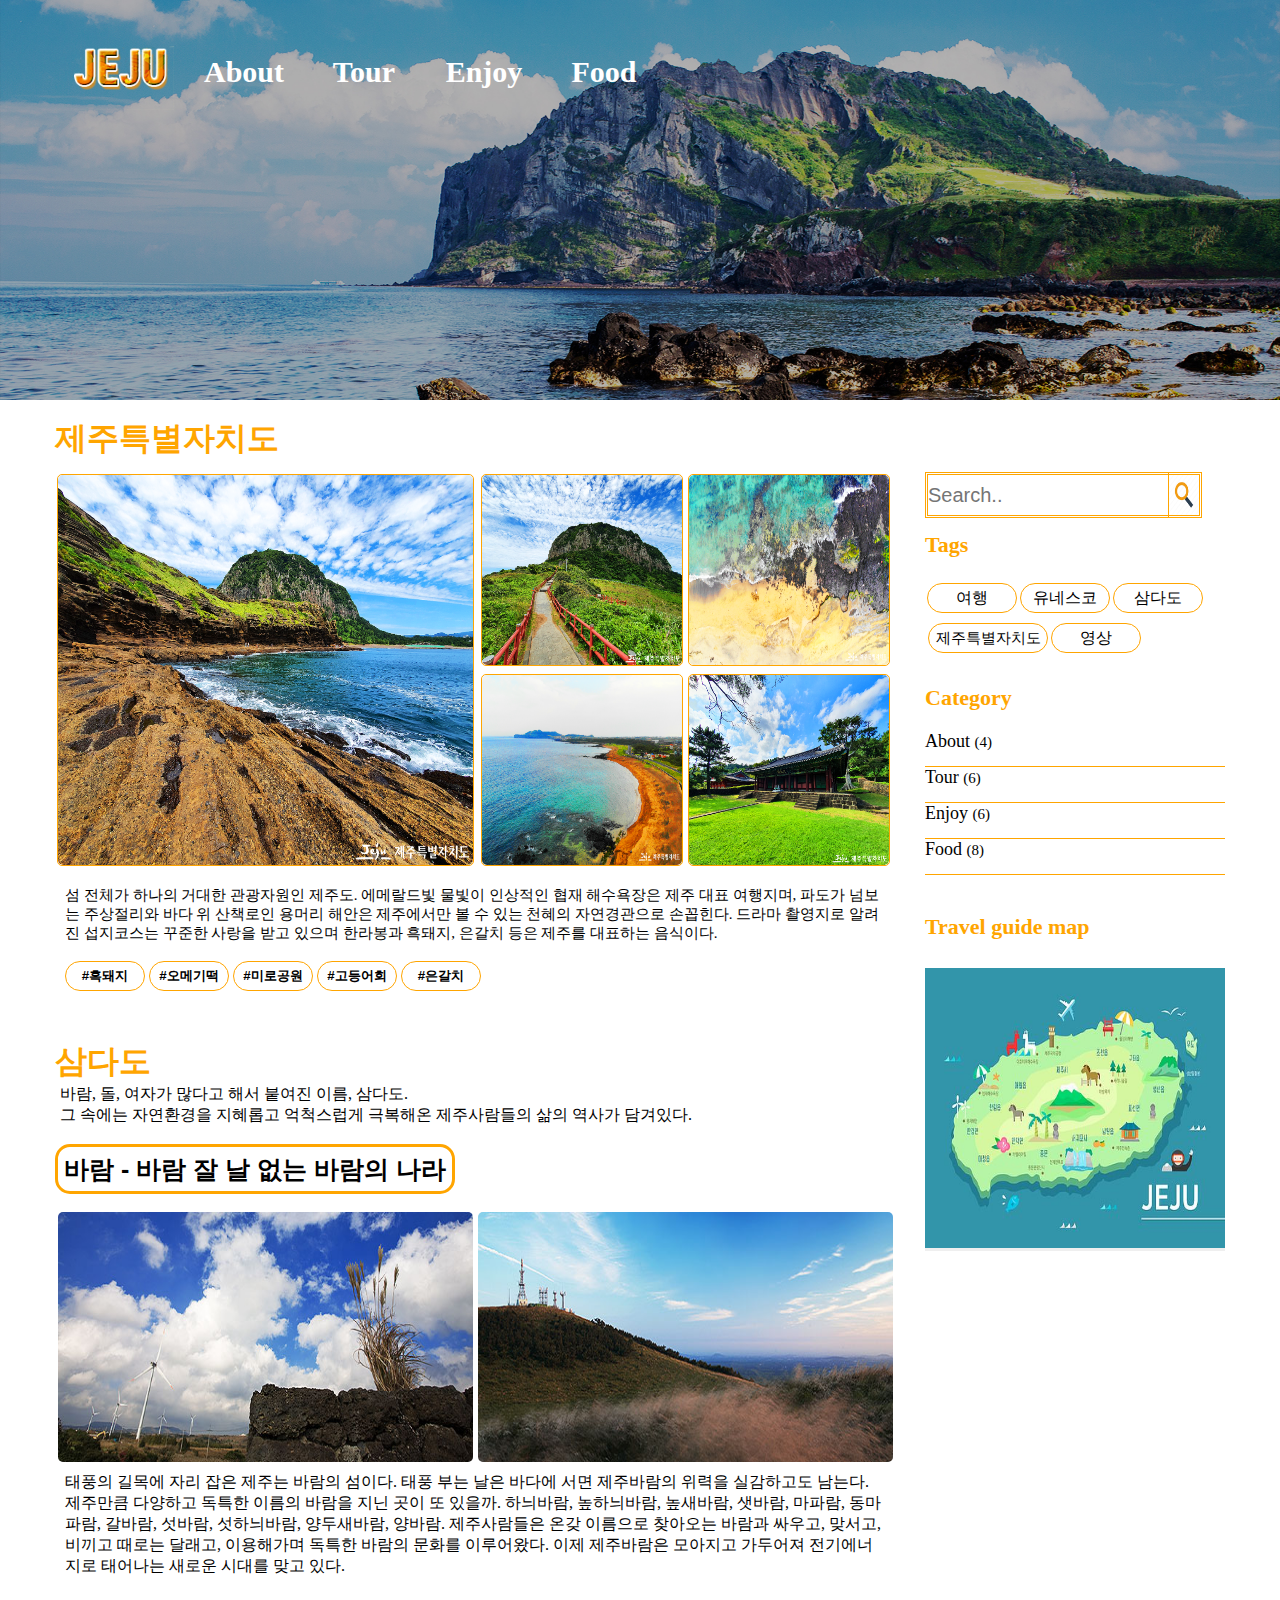
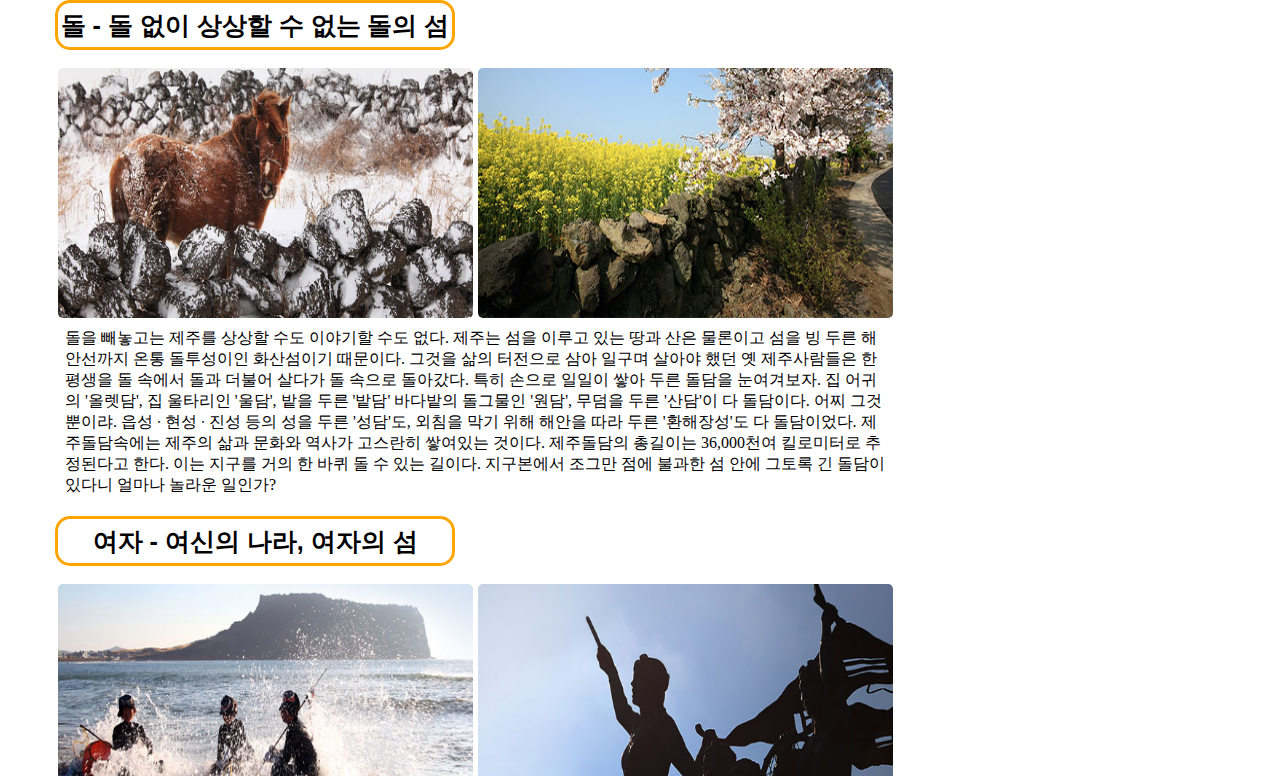
==== commit 690830f6: "수정" ====
--- a/sub.html
+++ b/sub.html
@@ -45,7 +45,7 @@
 	
 	 <div id="left_one">
          <div id="title_one">
-              <h1>제주특별자치도</h1>
+              <h1>제주특별자치도</h1><br id="none">
 		 </div>
 		 <div id="imgbox_one">
           <div id="one_overflowhidden1"><img src="img/sub_imgbox1-1.png" alt="img" id="half_width"></div>
@@ -55,7 +55,7 @@
 		   <div id="one_overflowhidden2"><img src="img/sub_imgbox1-4.png" alt="img"></div>
 		   <div id="one_overflowhidden2"><img src="img/sub_imgbox1-5.png" alt="img"></div>
 		</div>
-		 </div>
+		 </div><br id="none">
      <div id="text_one">
         <span>
           섬 전체가 하나의 거대한 관광자원인 제주도. 에메랄드빛 물빛이 인상적인 협재 해수욕장은 제주 대표 여행지며, 파도가 넘보는 주상절리와 바다 위 산책로인 용머리 해안은 제주에서만 볼 수 있는 천혜의 자연경관으로 손꼽힌다. 드라마 촬영지로 알려진 섭지코스는 꾸준한 사랑을 받고 있으며 한라봉과 흑돼지, 은갈치 등은 제주를 대표하는 음식이다.
@@ -71,8 +71,8 @@
    <div id="left_two">
     <div id="title_two">
       <h1>삼다도</h1>
-      <span>바람, 돌, 여자가 많다고 해서 붙여진 이름, 삼다도.<br>
-        그 속에는 자연환경을 지혜롭고 억척스럽게 극복해온 제주사람들의 삶의 역사가 담겨있다.</span>
+      <div id="span"><span>바람, 돌, 여자가 많다고 해서 붙여진 이름, 삼다도.<br>
+        그 속에는 자연환경을 지혜롭고 억척스럽게 극복해온 제주사람들의 삶의 역사가 담겨있다.</span></div>
     </div><br>
     <div id="toggle_box">
       <div id="toggle_one">
@@ -118,7 +118,7 @@
 
    <div id="left_three">
     <div id="title_three">
-      <h1>유네스코</h1>
+      <h1>유네스코</h1><br id="none">
     </div>
 
     <div id="three_box">
@@ -126,7 +126,7 @@
       <div><img src="img/sub_imgbox3-1.jpg" alt="img"></div>
       <div><img src="img/sub_imgbox3-2.jpg" alt="img"></div>
       <div><img src="img/sub_imgbox3-3.jpg" alt="img"></div>
-      </div>
+      </div><br id="none">
       <div id="three_textbox">
         <span>제주는 <b>2002년 생물권보전지역</b>, <b>2007년 세계자연유산</b>, <b>2010년 세계지질공원 인증</b>으로 유네스코가 지정하는 자연과학분야 3개 분야를 동시에 달성한 지역이다. 또한 제주는 세계적 자연경관의 모든 테마(섬, 화산, 폭포, 해변, 국립공원, 동굴, 숲)를 모두 갖추고 있다.</span>
       </div> 
@@ -136,7 +136,7 @@
 
    <div id="left_four">
      <div id="title_four">
-      <h1>영상속 제주</h1>
+      <h1>영상속 제주</h1><br id="none">
      </div>
      <div id="video_box">
      <video src="video/sub.mp4" controls ></video>
--- a/css/sub.css
+++ b/css/sub.css
@@ -77,31 +77,31 @@
         #video_box video{width: 100%; height: auto; border-radius: 10px;}
         
         
-        #section_right{width: 35%; height: 800px;  margin-top: 65px;
+        #section_right{width: 35%; height: 90%;  margin-top: 65px;
                        display: flex; flex-direction: column; justify-content: space-evenly;}
         
-        #right_one{width: 90%; height: 45px; margin: 0; display: flex; flex-direction: row; }
-        #right_one input{width: 85%; height: 40px; border: 3px double orange; border-right: 1px solid orange; font-size: 20px;} 
-        #search_box{width: 15%; height: 40px; border: 3px double orange; border-left: none; cursor: pointer;}
-        #right_one #search{width: 30px; height: 40px; }
+        #right_one{width: 80%; height: 45px; margin: 0; display: flex; flex-direction: row; margin-left: 6%; }
+        #right_one input{width: 85%; height: 40px; border: 3px double orange; border-right: 1px solid orange; font-size: 100%;} 
+        #search_box{width: 17%; height: 40px; border: 3px double orange; border-left: none; cursor: pointer;}
+        #right_one #search{width: 100%; height: 40px; text-align: center;}
         #right_one #search:hover{transition: 0.2s ease-in-out; background-color: #f2f2f2; }
         
         #right_two{ width: 90%; height: 150px; display: flex; flex-direction: column; justify-content: space-evenly;}
         #title_five{width: 90%; height: 35px; margin-left: 2%; }
         #title_five h2{font-weight: bolder; color: orange; font-size: 100%;}
-        #tags{width: 90%; height: 80px; display: flex; flex-wrap: wrap; justify-content: space-evenly; 
+        #tags{width: 92%; height: 80px; display: flex; flex-wrap: wrap; justify-content: space-evenly; 
                 align-items: center; margin: 0; }
-        #tags button{width: 32%; height: 30px; background-color: white; border: 1px solid orange; border-radius: 15px; font-size: 50%;}
-        #tags #width{width: 50%; height: 30px; margin-left: 3px; margin-right: 0; font-size: 50%;}
+        #tags button{width: 33%; height: 30px; background-color: white; border: 1px solid orange; border-radius: 15px; font-size: 50%;}
+        #tags #width{width: 60%; height: 30px; margin-left: 3px; margin-right: 0; font-size: 50%;}
         #tags #margin{margin-left: 3px;}
         #tags button:hover{transition: 0.2s ease-in-out; background-color: orange; cursor: pointer;}
         
-        #right_three{width: 90%; height: 220px; display: flex; flex-direction: column; 
+        #right_three{width: 90%; height: 90%; display: flex; flex-direction: column; 
                      justify-content: space-evenly; }
         #title_six{width: 90%; height: 35px; margin-left: 2%; }
         #title_six h2{font-weight: bolder; color: orange; font-size: 100%;}
-        #category_box{width: 90%; height: 150px; display: flex; flex-direction: column; align-items: center;}
-        #category_box span{font-size: 18px; width: 300px; height: 35px; border-bottom:1px solid orange ;}
+        #category_box{width: 95%; height: 150px; display: flex; flex-direction: column; align-items: center;}
+        #category_box span{font-size: 18px; width: 100%; height: 35px; border-bottom:1px solid orange ;}
         #category_box span b{font-size: 15px; font-weight: normal;}
         #category_box span:hover{transition: 0.2s ease-in-out; background-color: #f2f2f2; cursor: pointer;}
         
@@ -121,6 +121,7 @@
 
 @media (min-width:1200px) {
         #sub_start{width: 1200px; height: auto; display: flex; flex-direction: row; justify-content: space-evenly;}
+        #none{display: none;}
 
         #section_left{width: 840px; height: auto; display: flex; flex-direction: column; align-items: center;
                           justify-content: space-around;}
@@ -143,6 +144,7 @@
         #left_two{width: 840px; height: auto; display: flex; flex-direction: column; justify-content: space-evenly;}
         #title_two{width: 100%; height: auto; margin: 0;}
         #title_two h1{font-weight: bold; color: orange;}
+        #title_two #span{width: 830px; height: auto; }
         #toggle_box{width: 840px; height: auto; display: flex; flex-direction: column; 
                     justify-content: space-evenly; }
         #toggle_one{width: 840px; height: auto; display: flex; flex-direction: column; justify-content: space-evenly; }            
@@ -181,7 +183,7 @@
         #three_box #three_imgbox{width: 840px; height: 250px; display: flex; justify-content: space-evenly; align-items: center;}
         #three_box #three_imgbox div{width: 270px; height: 250px; overflow: hidden; border-radius: 5px; border: 1px solid orange;}
         #three_box #three_imgbox div img{width: 270px; height: 250px; cursor: pointer; border-radius: 5px;}
-        #three_box #three_textbox{width: 820px; height: 65px; }
+        #three_box #three_textbox{width: 820px; height: 65px; font-size: 16px;}
         #three_box #three_imgbox div img:hover{transform: scale(1.2); transition: 0.5s ease-in-out;}
         
         #left_four{width: 840px; height: 540px; display: flex; flex-direction: column; 
@@ -197,25 +199,25 @@
                        display: flex; flex-direction: column; justify-content: space-evenly;}
         
         #right_one{width: 235px; height: 45px; margin: 0; display: flex; flex-direction: row; }
-        #right_one input{width: 200px; height: 40px; border: 3px double orange; border-right: 1px solid orange; font-size: 20px;} 
+        #right_one input{width: 240px; height: 40px; border: 3px double orange; border-right: 1px solid orange; font-size: 20px;} 
         #search_box{width: 30px; height: 40px; border: 3px double orange; border-left: none; cursor: pointer;}
         #right_one #search{width: 30px; height: 40px; }
         #right_one #search:hover{transition: 0.2s ease-in-out; background-color: #f2f2f2; }
         
         #right_two{ width: 300px; height: 150px; display: flex; flex-direction: column; justify-content: space-evenly;}
         #title_five{width: 80px; height: 35px; margin: 0; }
-        #title_five h2{font-weight: bolder; color: orange;}
+        #title_five h2{font-weight: bolder; color: orange; font-size: 22px;}
         #tags{width: 280px; height: 80px; display: flex; flex-wrap: wrap; justify-content: space-evenly; 
                 align-items: center; margin: 0; }
-        #tags button{width: 90px; height: 30px; background-color: white; border: 1px solid orange; border-radius: 15px;}
-        #tags #width{width: 110px; height: 30px; margin-left: 3px; margin-right: 0;}
+        #tags button{width: 90px; height: 30px; background-color: white; border: 1px solid orange; border-radius: 15px; font-size: 16px;}
+        #tags #width{width: 120px; height: 30px; margin-left: 3px; margin-right: 0; font-size: 15px;}
         #tags #margin{margin-left: 3px;}
         #tags button:hover{transition: 0.2s ease-in-out; background-color: orange; cursor: pointer;}
         
         #right_three{width: 300px; height: 220px; display: flex; flex-direction: column; 
                      justify-content: space-evenly; }
         #title_six{width: 110px; height: 35px; margin: 0; }
-        #title_six h2{font-weight: bolder; color: orange;}
+        #title_six h2{font-weight: bolder; color: orange; font-size: 22px;}
         #category_box{width: 300px; height: 150px; display: flex; flex-direction: column; align-items: center;}
         #category_box span{font-size: 18px; width: 300px; height: 35px; border-bottom:1px solid orange ;}
         #category_box span b{font-size: 15px; font-weight: normal;}
@@ -223,7 +225,7 @@
         
         #right_four{width: 300px; height: 370px; display: flex; flex-direction: column; 
                      justify-content: space-evenly; }
-        #title_seven{width: 200px; height: 35px; margin: 0; }
+        #title_seven{width: 200px; height: 35px; margin: 0; font-size: 22px;}
         #title_seven h2{font-weight: bolder; color: orange;}
         #map{width: 300px; height: 280px;}
         #map button{border: none;}
